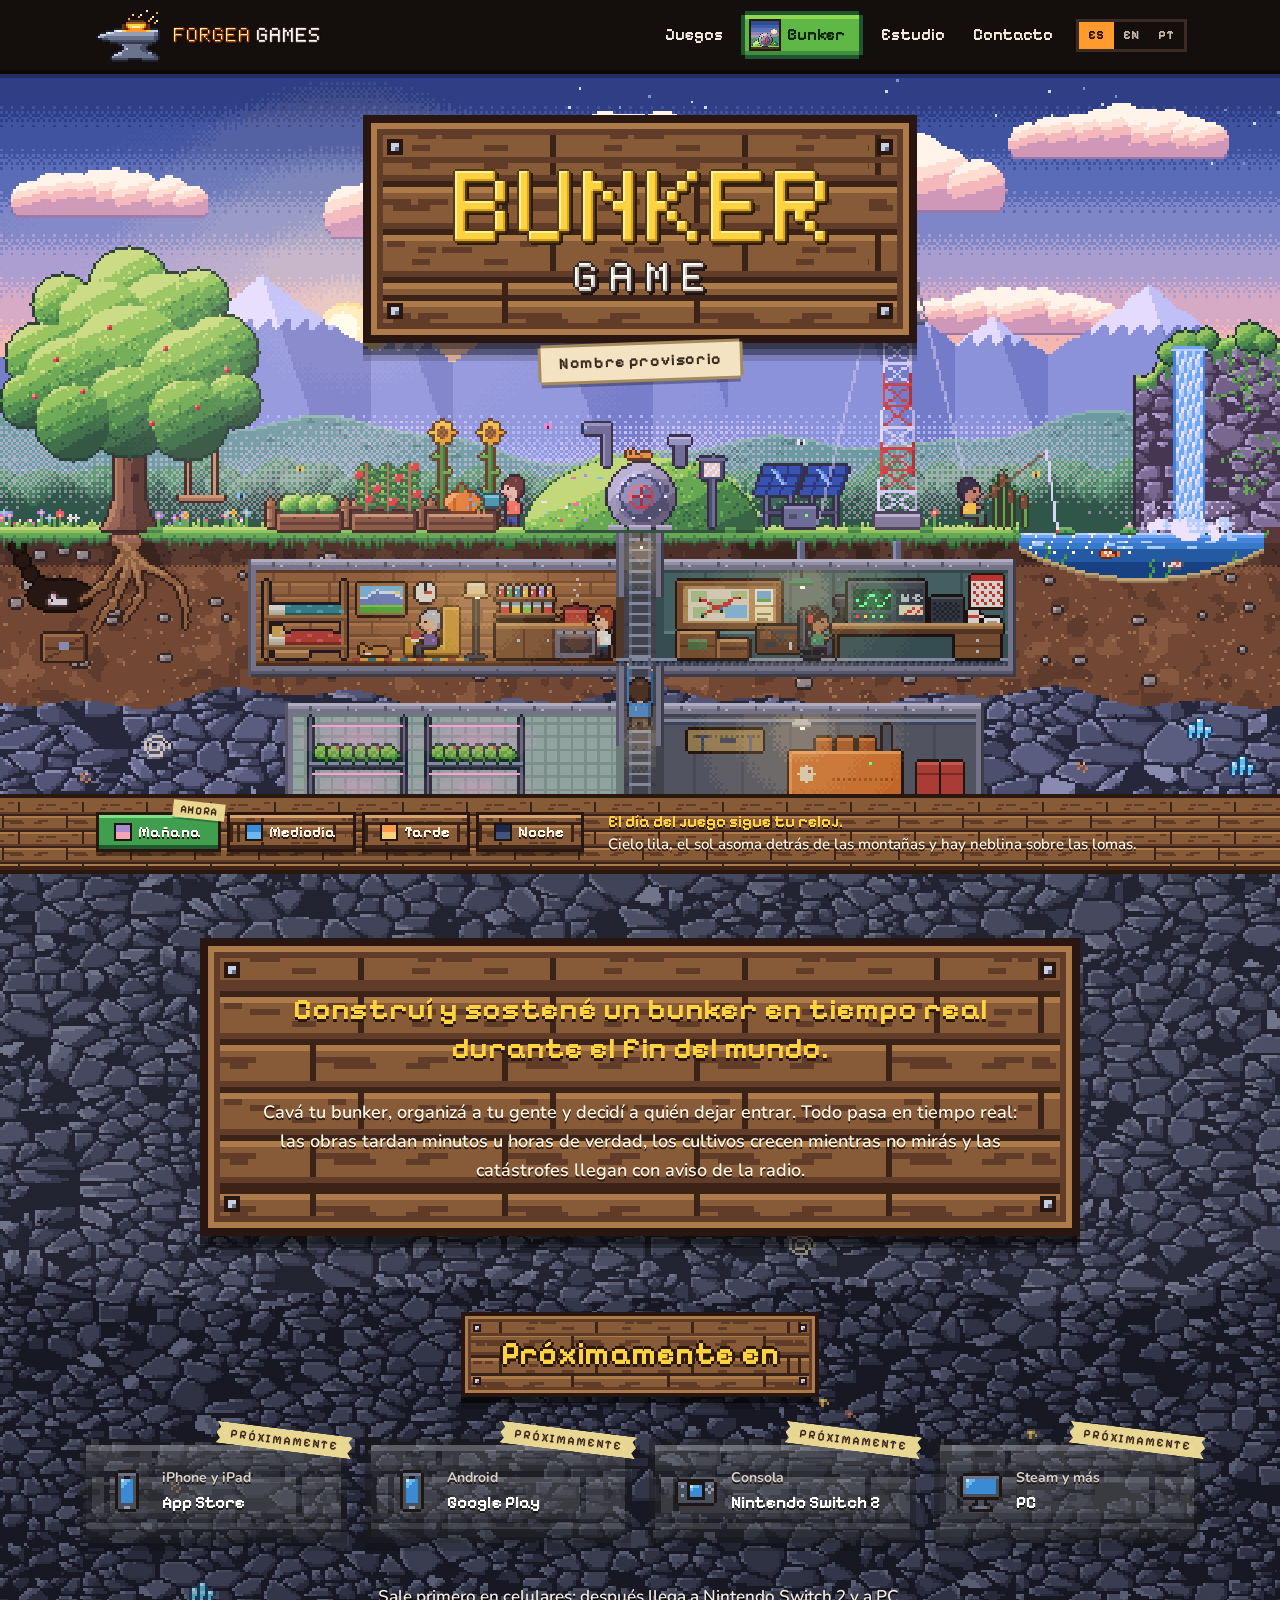
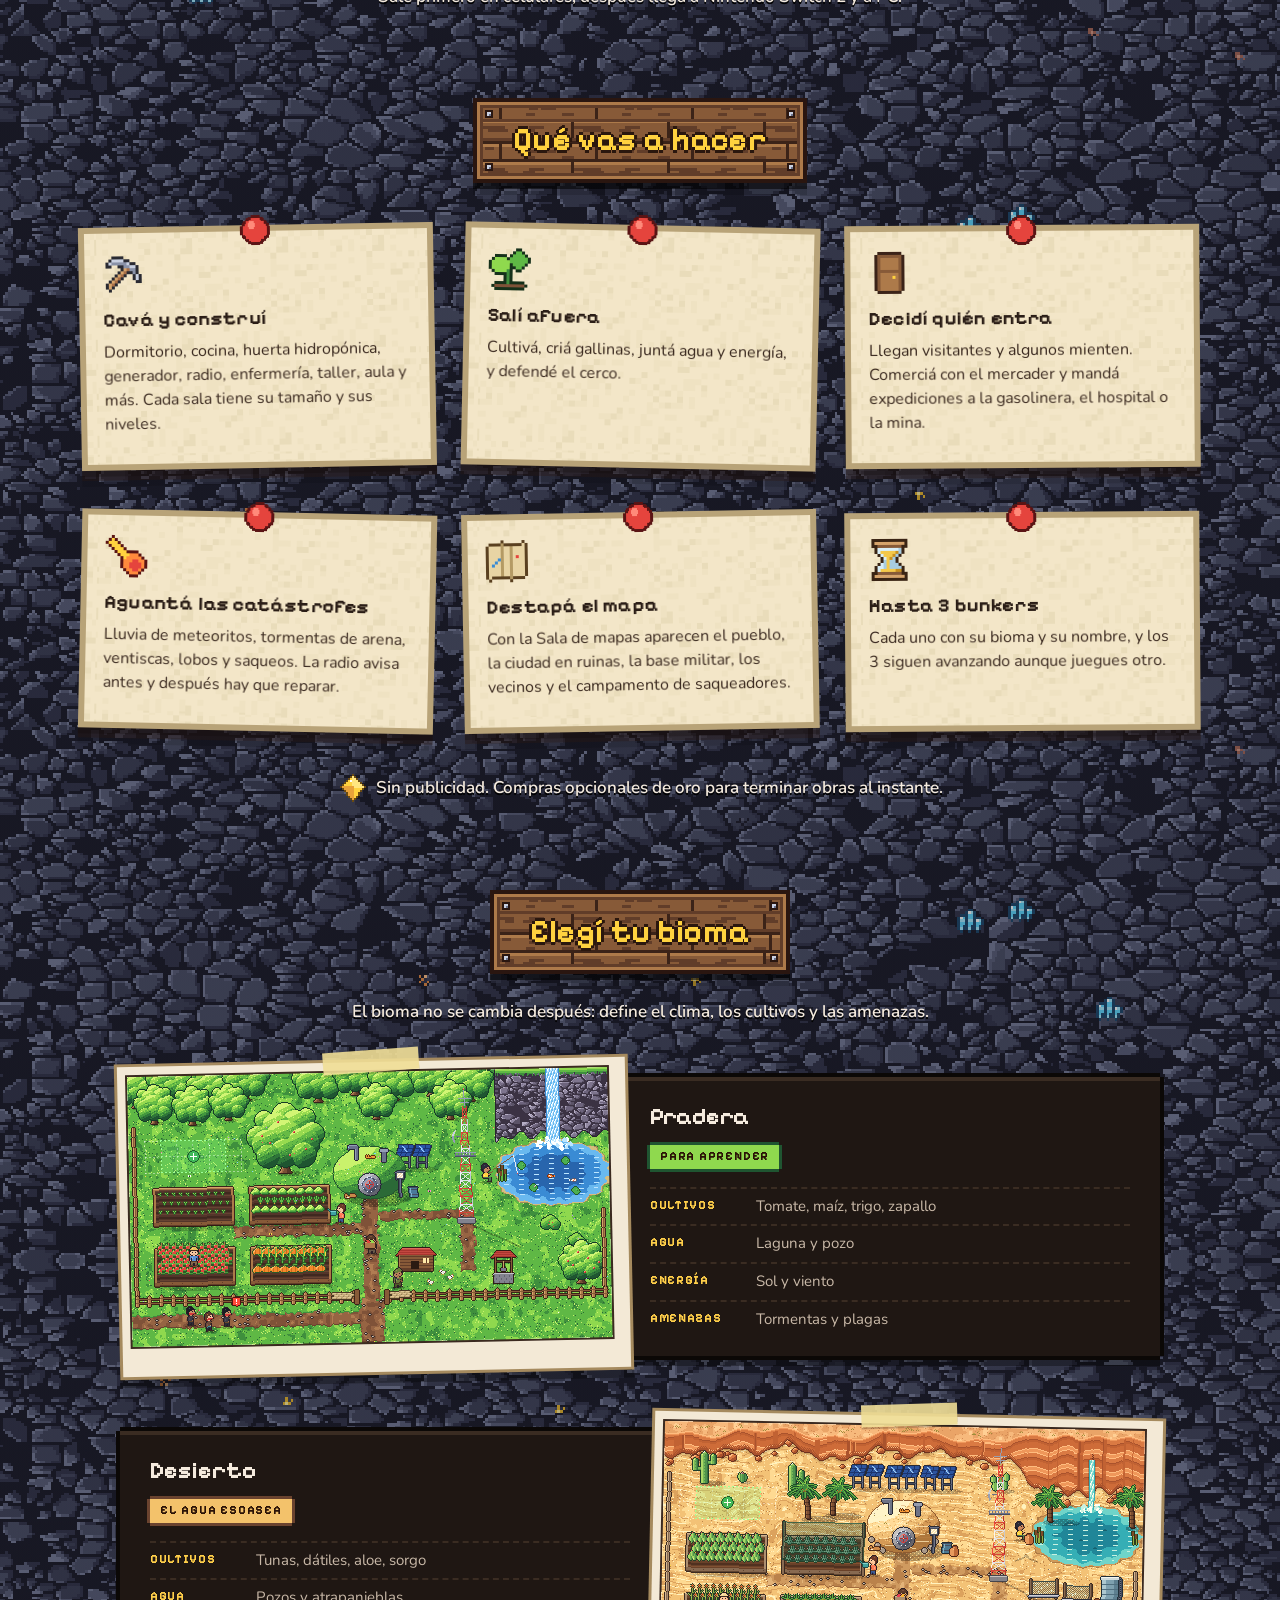
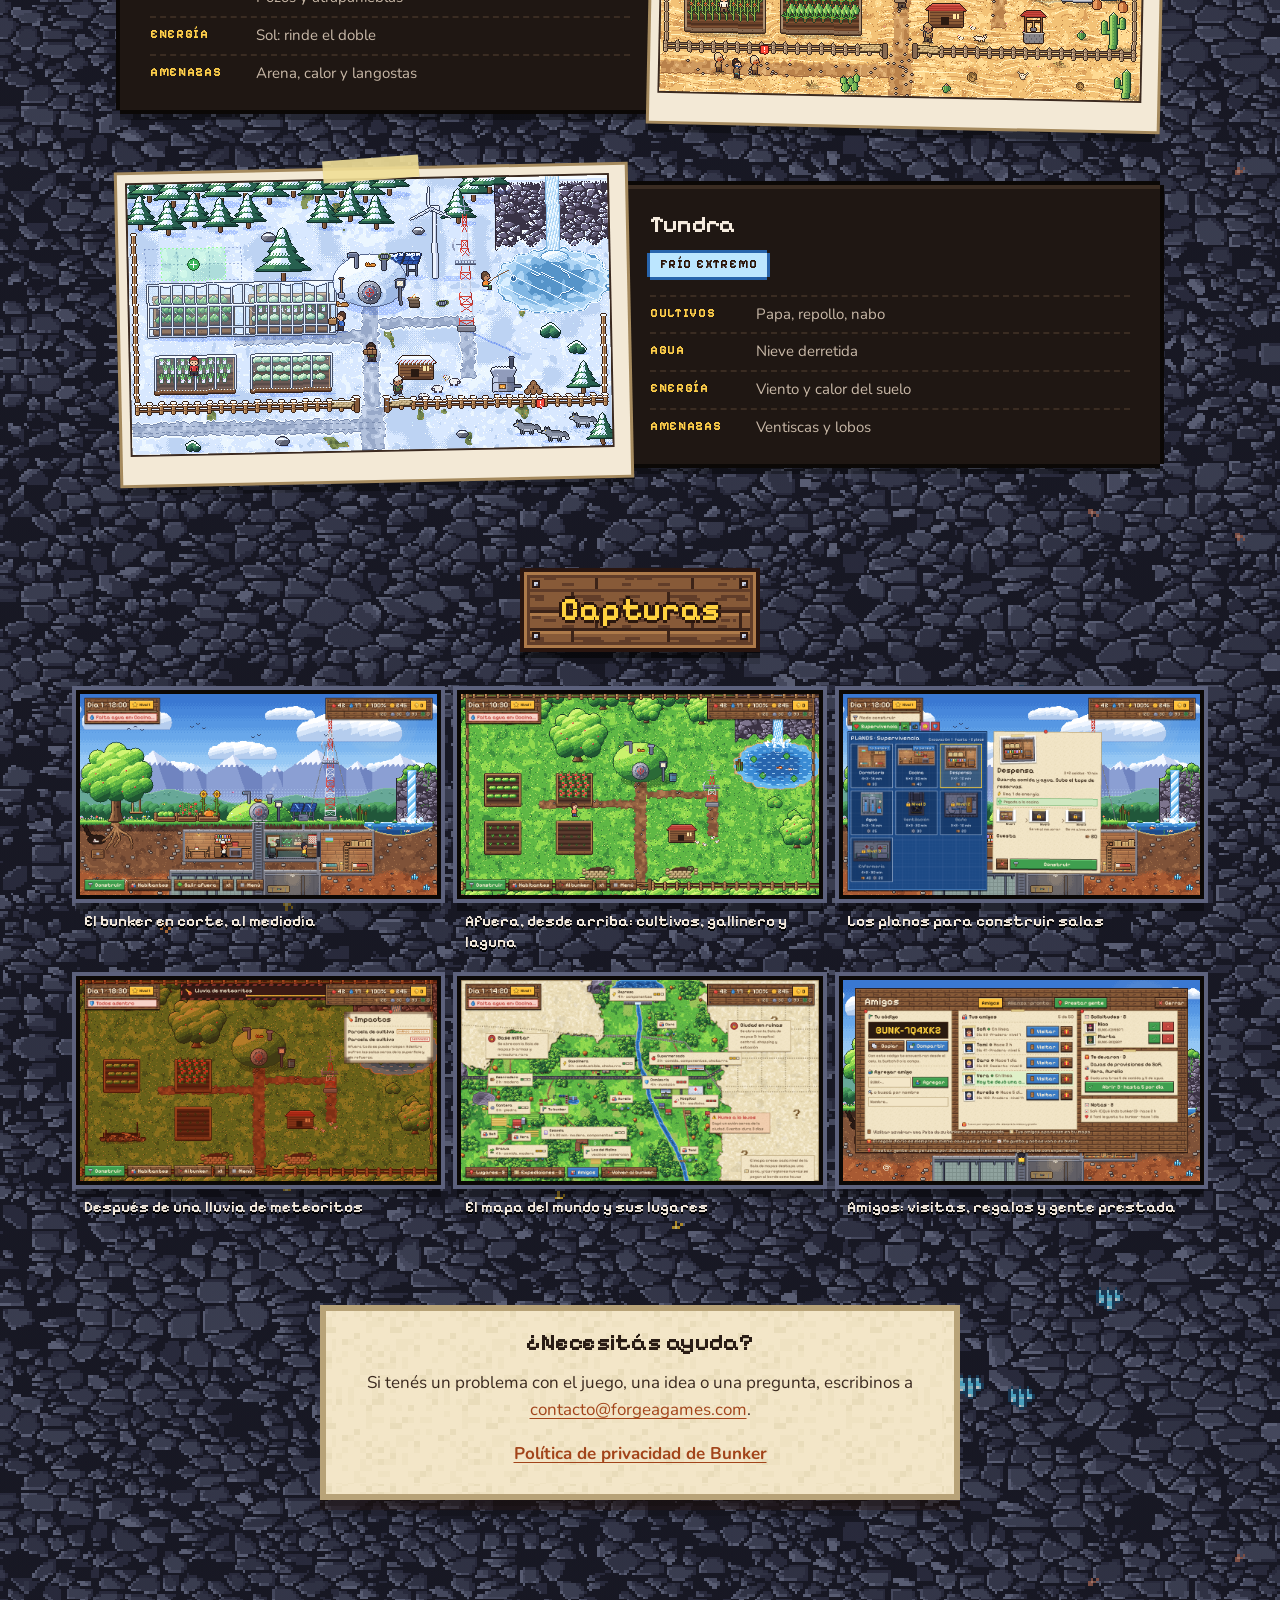
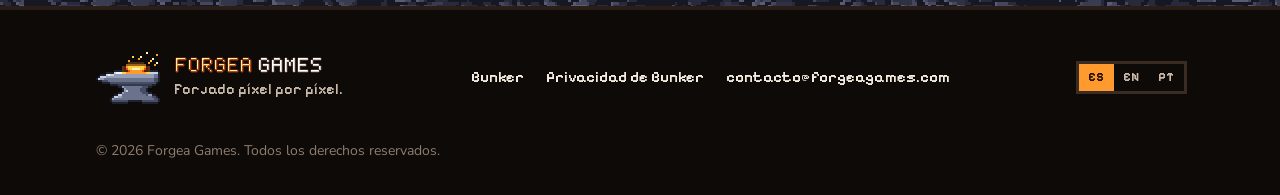
==== bunker/index.html @ 0dc5e430 "Sitio armado desde a2ef6ce" ====
<!doctype html>
<html lang="es-419">
<head>
<meta charset="utf-8">
<meta name="viewport" content="width=device-width, initial-scale=1">
<title>Bunker · Un juego de Forgea Games</title>
<meta name="description" content="Construí y sostené un bunker en tiempo real durante el fin del mundo. Próximamente en iPhone, Android, Nintendo Switch 2 y PC.">
<link rel="canonical" href="https://forgeagames.com/bunker/">
<link rel="alternate" hreflang="es" href="https://forgeagames.com/bunker/">
<link rel="alternate" hreflang="en" href="https://forgeagames.com/en/bunker/">
<link rel="alternate" hreflang="pt-BR" href="https://forgeagames.com/pt/bunker/">
<link rel="alternate" hreflang="x-default" href="https://forgeagames.com/bunker/">
<meta property="og:type" content="website">
<meta property="og:site_name" content="Forgea Games">
<meta property="og:title" content="Bunker · Un juego de Forgea Games">
<meta property="og:description" content="Construí y sostené un bunker en tiempo real durante el fin del mundo. Próximamente en iPhone, Android, Nintendo Switch 2 y PC.">
<meta property="og:url" content="https://forgeagames.com/bunker/">
<meta property="og:image" content="https://forgeagames.com/assets/img/og/bunker.png">
<meta property="og:image:width" content="1200">
<meta property="og:image:height" content="630">
<meta property="og:locale" content="es_LA">
<meta name="twitter:card" content="summary_large_image">
<meta name="theme-color" content="#15100d">
<link rel="icon" href="../assets/favicon.ico?v=51ffd962" sizes="32x32">
<link rel="icon" type="image/png" href="../assets/img/forgea/favicon-32.png?v=cf8dc2ad">
<link rel="apple-touch-icon" href="../assets/img/forgea/apple-touch-icon.png?v=81896b90">
<link rel="manifest" href="../site.webmanifest">
<link rel="preload" href="../assets/fonts/bunker-pixel-700.woff2?v=e2ce16b4" as="font" type="font/woff2" crossorigin>
<link rel="stylesheet" href="../assets/css/sitio.css?v=8b148fa3">
<script>document.documentElement.classList.add('js')</script>
<script type="application/ld+json">{"@context": "https://schema.org", "@type": "VideoGame", "name": "Bunker", "description": "Construí y sostené un bunker en tiempo real durante el fin del mundo. Próximamente en iPhone, Android, Nintendo Switch 2 y PC.", "url": "https://forgeagames.com/bunker/", "image": "https://forgeagames.com/assets/img/og/bunker.png", "genre": ["Simulation", "Survival", "Strategy"], "gamePlatform": ["iOS", "Android", "Nintendo Switch 2", "PC"], "inLanguage": ["es", "en", "pt-BR"], "publisher": {"@type": "Organization", "name": "Forgea Games", "url": "https://forgeagames.com/"}}</script>
</head>
<body class="pagina-bunker">
<a class="saltar" href="#contenido">Saltar al contenido</a>
<header class="cabecera">
  <div class="cabecera__in">
    <a class="marca" href="../">
      <img class="marca__yunque" src="../assets/img/forgea/yunque.png?v=7bada921" width="64" height="54" alt="">
      <img class="marca__texto" src="../assets/img/forgea/logo-linea.png?v=d638ceb3" width="149" height="18" alt="Forgea Games">
    </a>
    <button class="menu-boton" type="button" aria-expanded="false" aria-controls="menu">
      <span class="menu-boton__barras" aria-hidden="true"></span>
      <span class="oculto">Menú</span>
    </button>
    <nav id="menu" class="menu" aria-label="Principal">
      <a class="menu__link" href="../#juegos">Juegos</a>
      <a class="menu__solapa" href="./" aria-current="page">
        <img src="../assets/img/bunker/icono.png?v=cd34c336" width="28" height="28" alt="">
        <span>Bunker</span>
      </a>
      <a class="menu__link" href="../#estudio">Estudio</a>
      <a class="menu__link" href="../#contacto">Contacto</a>
      <div class="idiomas" role="group" aria-label="Idioma"><a href="./" hreflang="es" lang="es-419" title="Español" aria-current="true">ES</a><a href="../en/bunker/" hreflang="en" lang="en" title="English">EN</a><a href="../pt/bunker/" hreflang="pt-BR" lang="pt-BR" title="Português">PT</a></div>
    </nav>
  </div>
</header>
<main id="contenido">
<section class="escena" aria-labelledby="titulo-bunker">
  <div class="escena__cuadro" role="img" aria-label="El bunker en corte: arriba el árbol, la huerta, los paneles, la antena y la laguna; abajo, las salas con la gente trabajando.">
    <img class="escena__arte pixel" data-momento="manana" src="../assets/img/bunker/momento-manana.webp?v=f845cb62" width="480" height="270" alt="">
    <img class="escena__arte pixel es-visible" data-momento="mediodia" src="../assets/img/bunker/momento-mediodia.webp?v=21f9801d" width="480" height="270" alt="">
    <img class="escena__arte pixel" data-momento="tarde" src="../assets/img/bunker/momento-tarde.webp?v=a9194ed6" width="480" height="270" alt="">
    <img class="escena__arte pixel" data-momento="noche" src="../assets/img/bunker/momento-noche.webp?v=fdb2fbb7" width="480" height="270" alt="">
  </div>
  <div class="escena__cartel">
    <h1 id="titulo-bunker" class="cartel"><img class="pixel" src="../assets/img/bunker/logo.png?v=56a0c69b" width="189" height="64" alt="Bunker game"></h1>
    <p class="papelito">Nombre provisorio</p>
  </div>
  <div class="barra">
    <div class="barra__in">
      <div class="momentos" role="group" aria-label="Momento del día">
        <button class="momento" type="button" data-momento="manana" aria-pressed="false"><span class="momento__cielo" aria-hidden="true"></span>Mañana</button>
        <button class="momento" type="button" data-momento="mediodia" aria-pressed="true"><span class="momento__cielo" aria-hidden="true"></span>Mediodía</button>
        <button class="momento" type="button" data-momento="tarde" aria-pressed="false"><span class="momento__cielo" aria-hidden="true"></span>Tarde</button>
        <button class="momento" type="button" data-momento="noche" aria-pressed="false"><span class="momento__cielo" aria-hidden="true"></span>Noche</button>
      </div>
      <p class="barra__texto">
        <span class="barra__reloj">El día del juego sigue tu reloj.</span>
        <span class="barra__desc" aria-live="polite"
          data-manana="Cielo lila, el sol asoma detrás de las montañas y hay neblina sobre las lomas." data-mediodia="Sol alto y los paneles solares a pleno."
          data-tarde="El sol baja y todo se pone dorado." data-noche="Luces cálidas adentro, luciérnagas afuera y la antena que titila."
          data-ahora="Ahora">Sol alto y los paneles solares a pleno.</span>
      </p>
    </div>
  </div>
</section>

<div class="subsuelo">
  <section class="bloque" aria-labelledby="titulo-plataformas">
    <div class="contenedor">
      <div class="tabla presentacion">
        <p class="presentacion__lema">Construí y sostené un bunker en tiempo real durante el fin del mundo.</p>
        <p>Cavá tu bunker, organizá a tu gente y decidí a quién dejar entrar. Todo pasa en tiempo real: las obras tardan minutos u horas de verdad, los cultivos crecen mientras no mirás y las catástrofes llegan con aviso de la radio.</p>
      </div>
      <h2 id="titulo-plataformas" class="titulo-bloque">Próximamente en</h2>
      <ul class="plataformas">
        <li class="plataforma">
          <img class="pixel" src="../assets/img/iconos/celular.png?v=62408f37" width="42" height="42" alt="">
          <span class="plataforma__texto"><span class="plataforma__sub">iPhone y iPad</span><span class="plataforma__nombre">App Store</span></span>
          <span class="cinta">Próximamente</span>
        </li>
        <li class="plataforma">
          <img class="pixel" src="../assets/img/iconos/celular.png?v=62408f37" width="42" height="42" alt="">
          <span class="plataforma__texto"><span class="plataforma__sub">Android</span><span class="plataforma__nombre">Google Play</span></span>
          <span class="cinta">Próximamente</span>
        </li>
        <li class="plataforma">
          <img class="pixel" src="../assets/img/iconos/consola.png?v=cbda103f" width="42" height="42" alt="">
          <span class="plataforma__texto"><span class="plataforma__sub">Consola</span><span class="plataforma__nombre">Nintendo Switch 2</span></span>
          <span class="cinta">Próximamente</span>
        </li>
        <li class="plataforma">
          <img class="pixel" src="../assets/img/iconos/pc.png?v=836e773e" width="42" height="42" alt="">
          <span class="plataforma__texto"><span class="plataforma__sub">Steam y más</span><span class="plataforma__nombre">PC</span></span>
          <span class="cinta">Próximamente</span>
        </li>
      </ul>
      <p class="bloque__nota">Sale primero en celulares; después llega a Nintendo Switch 2 y a PC.</p>
    </div>
  </section>

  <section class="bloque" aria-labelledby="titulo-que">
    <div class="contenedor">
      <h2 id="titulo-que" class="titulo-bloque">Qué vas a hacer</h2>
      <ul class="notas">
        <li class="nota">
          <img class="nota__icono pixel" src="../assets/img/iconos/pico.png?v=e7f024ea" width="42" height="42" alt="">
          <h3>Cavá y construí</h3>
          <p>Dormitorio, cocina, huerta hidropónica, generador, radio, enfermería, taller, aula y más. Cada sala tiene su tamaño y sus niveles.</p>
        </li>
        <li class="nota">
          <img class="nota__icono pixel" src="../assets/img/iconos/cultivo.png?v=cec25bb1" width="42" height="42" alt="">
          <h3>Salí afuera</h3>
          <p>Cultivá, criá gallinas, juntá agua y energía, y defendé el cerco.</p>
        </li>
        <li class="nota">
          <img class="nota__icono pixel" src="../assets/img/iconos/puerta.png?v=e28a54f1" width="42" height="42" alt="">
          <h3>Decidí quién entra</h3>
          <p>Llegan visitantes y algunos mienten. Comerciá con el mercader y mandá expediciones a la gasolinera, el hospital o la mina.</p>
        </li>
        <li class="nota">
          <img class="nota__icono pixel" src="../assets/img/iconos/meteoro.png?v=5751cfda" width="42" height="42" alt="">
          <h3>Aguantá las catástrofes</h3>
          <p>Lluvia de meteoritos, tormentas de arena, ventiscas, lobos y saqueos. La radio avisa antes y después hay que reparar.</p>
        </li>
        <li class="nota">
          <img class="nota__icono pixel" src="../assets/img/iconos/mapa.png?v=d94cda07" width="42" height="42" alt="">
          <h3>Destapá el mapa</h3>
          <p>Con la Sala de mapas aparecen el pueblo, la ciudad en ruinas, la base militar, los vecinos y el campamento de saqueadores.</p>
        </li>
        <li class="nota">
          <img class="nota__icono pixel" src="../assets/img/iconos/reloj_arena.png?v=284cdc92" width="42" height="42" alt="">
          <h3>Hasta 3 bunkers</h3>
          <p>Cada uno con su bioma y su nombre, y los 3 siguen avanzando aunque juegues otro.</p>
        </li>
      </ul>
      <p class="bloque__nota bloque__nota--oro"><img class="pixel" src="../assets/img/iconos/oro.png?v=15eddbd4" width="28" height="28" alt="">Sin publicidad. Compras opcionales de oro para terminar obras al instante.</p>
    </div>
  </section>

  <section class="bloque" aria-labelledby="titulo-biomas">
    <div class="contenedor">
      <h2 id="titulo-biomas" class="titulo-bloque">Elegí tu bioma</h2>
      <p class="bloque__intro">El bioma no se cambia después: define el clima, los cultivos y las amenazas.</p>
      <ul class="biomas">
        <li class="bioma">
          <figure class="foto"><img class="pixel" src="../assets/img/bunker/bioma-pradera.webp?v=c596089e" width="480" height="270" alt="La pradera desde arriba: parcelas, gallinero, la lomita con la puerta del bunker y la laguna con la cascada." loading="lazy"></figure>
          <div class="bioma__texto">
            <h3>Pradera</h3>
            <p class="chip chip--verde">Para aprender</p>
            <dl class="datos">
              <div><dt>Cultivos</dt><dd>Tomate, maíz, trigo, zapallo</dd></div>
              <div><dt>Agua</dt><dd>Laguna y pozo</dd></div>
              <div><dt>Energía</dt><dd>Sol y viento</dd></div>
              <div><dt>Amenazas</dt><dd>Tormentas y plagas</dd></div>
            </dl>
          </div>
        </li>
        <li class="bioma">
          <figure class="foto"><img class="pixel" src="../assets/img/bunker/bioma-desierto.webp?v=8e8488a4" width="480" height="270" alt="El desierto desde arriba: arena, cactus, palmeras y un oasis." loading="lazy"></figure>
          <div class="bioma__texto">
            <h3>Desierto</h3>
            <p class="chip chip--arena">El agua escasea</p>
            <dl class="datos">
              <div><dt>Cultivos</dt><dd>Tunas, dátiles, aloe, sorgo</dd></div>
              <div><dt>Agua</dt><dd>Pozos y atrapanieblas</dd></div>
              <div><dt>Energía</dt><dd>Sol: rinde el doble</dd></div>
              <div><dt>Amenazas</dt><dd>Arena, calor y langostas</dd></div>
            </dl>
          </div>
        </li>
        <li class="bioma">
          <figure class="foto"><img class="pixel" src="../assets/img/bunker/bioma-tundra.webp?v=2d4182c1" width="480" height="270" alt="La tundra desde arriba: nieve, invernaderos, un molino y lobos al acecho." loading="lazy"></figure>
          <div class="bioma__texto">
            <h3>Tundra</h3>
            <p class="chip chip--hielo">Frío extremo</p>
            <dl class="datos">
              <div><dt>Cultivos</dt><dd>Papa, repollo, nabo</dd></div>
              <div><dt>Agua</dt><dd>Nieve derretida</dd></div>
              <div><dt>Energía</dt><dd>Viento y calor del suelo</dd></div>
              <div><dt>Amenazas</dt><dd>Ventiscas y lobos</dd></div>
            </dl>
          </div>
        </li>
      </ul>
    </div>
  </section>

  <section class="bloque" aria-labelledby="titulo-capturas">
    <div class="contenedor">
      <h2 id="titulo-capturas" class="titulo-bloque">Capturas</h2>
      <ul class="galeria">
        <li><a class="galeria__item" href="../assets/img/bunker/capturas/es/1-bunker.webp?v=8db9c5b9"><img src="../assets/img/bunker/capturas/es/1-bunker-chica.webp?v=d499cb96" width="960" height="540" alt="El bunker en corte, al mediodía" loading="lazy"></a><p>El bunker en corte, al mediodía</p></li>
        <li><a class="galeria__item" href="../assets/img/bunker/capturas/es/2-afuera.webp?v=7426a583"><img src="../assets/img/bunker/capturas/es/2-afuera-chica.webp?v=04a20ba2" width="960" height="540" alt="Afuera, desde arriba: cultivos, gallinero y laguna" loading="lazy"></a><p>Afuera, desde arriba: cultivos, gallinero y laguna</p></li>
        <li><a class="galeria__item" href="../assets/img/bunker/capturas/es/4-construir.webp?v=b3e15cf6"><img src="../assets/img/bunker/capturas/es/4-construir-chica.webp?v=6f6fcd83" width="960" height="540" alt="Los planos para construir salas" loading="lazy"></a><p>Los planos para construir salas</p></li>
        <li><a class="galeria__item" href="../assets/img/bunker/capturas/es/5-meteoritos.webp?v=cafcc40c"><img src="../assets/img/bunker/capturas/es/5-meteoritos-chica.webp?v=5845689e" width="960" height="540" alt="Después de una lluvia de meteoritos" loading="lazy"></a><p>Después de una lluvia de meteoritos</p></li>
        <li><a class="galeria__item" href="../assets/img/bunker/capturas/es/8-mapa.webp?v=ebd69c69"><img src="../assets/img/bunker/capturas/es/8-mapa-chica.webp?v=3f66388a" width="960" height="540" alt="El mapa del mundo y sus lugares" loading="lazy"></a><p>El mapa del mundo y sus lugares</p></li>
        <li><a class="galeria__item" href="../assets/img/bunker/capturas/es/9-amigos.webp?v=fa20de99"><img src="../assets/img/bunker/capturas/es/9-amigos-chica.webp?v=d4a831d2" width="960" height="540" alt="Amigos: visitas, regalos y gente prestada" loading="lazy"></a><p>Amigos: visitas, regalos y gente prestada</p></li>
      </ul>
    </div>
  </section>

  <section class="bloque bloque--final" aria-labelledby="titulo-ayuda">
    <div class="contenedor">
      <div class="papel ayuda">
        <h2 id="titulo-ayuda">¿Necesitás ayuda?</h2>
        <p>Si tenés un problema con el juego, una idea o una pregunta, escribinos a <a href="mailto:contacto@forgeagames.com">contacto@forgeagames.com</a>.</p>
        <p><a class="ayuda__link" href="privacidad/">Política de privacidad de Bunker</a></p>
      </div>
    </div>
  </section>
</div>

<dialog class="visor" aria-label="Capturas">
  <figure class="visor__figura">
    <img class="visor__img" src="" width="1920" height="1080" alt="">
    <figcaption class="visor__pie"></figcaption>
  </figure>
  <button class="visor__boton visor__boton--ant" type="button" data-paso="-1" aria-label="Anterior">‹</button>
  <button class="visor__boton visor__boton--sig" type="button" data-paso="1" aria-label="Siguiente">›</button>
  <button class="visor__cerrar" type="button" aria-label="Cerrar">×</button>
</dialog>

</main>
<footer class="pie">
  <div class="pie__in">
    <div class="pie__marca">
      <img src="../assets/img/forgea/yunque.png?v=7bada921" width="64" height="54" alt="">
      <div>
        <img src="../assets/img/forgea/logo-linea.png?v=d638ceb3" width="149" height="18" alt="Forgea Games">
        <p>Forjado píxel por píxel.</p>
      </div>
    </div>
    <nav class="pie__links" aria-label="Enlaces">
      <a href="./">Bunker</a>
      <a href="privacidad/">Privacidad de Bunker</a>
      <a href="mailto:contacto@forgeagames.com">contacto@forgeagames.com</a>
    </nav>
    <div class="idiomas idiomas--pie" role="group" aria-label="Idioma"><a href="./" hreflang="es" lang="es-419" title="Español" aria-current="true">ES</a><a href="../en/bunker/" hreflang="en" lang="en" title="English">EN</a><a href="../pt/bunker/" hreflang="pt-BR" lang="pt-BR" title="Português">PT</a></div>
  </div>
  <p class="pie__legal">© 2026 Forgea Games. Todos los derechos reservados.</p>
</footer>
<script src="../assets/js/sitio.js?v=b1e569f9" defer></script>
</body>
</html>
---- assets/css/sitio.css ----
/* Forgea Games. Pixel art en todo: las imagenes chicas se agrandan sin suavizar (.pixel) y los bordes
   de botones y placas son de 4 px, como un pixel del juego a x4. */

@font-face { font-family: 'Bunker Pixel'; src: url(../fonts/bunker-pixel-400.woff2) format('woff2'); font-weight: 400; font-display: swap; }
@font-face { font-family: 'Bunker Pixel'; src: url(../fonts/bunker-pixel-600.woff2) format('woff2'); font-weight: 600; font-display: swap; }
@font-face { font-family: 'Bunker Pixel'; src: url(../fonts/bunker-pixel-700.woff2) format('woff2'); font-weight: 700; font-display: swap; }
@font-face { font-family: 'Nunito'; src: url(../fonts/nunito.woff2) format('woff2'); font-weight: 200 1000; font-display: swap; }

:root {
  --fondo: #15100d;
  --fondo-2: #1f1713;
  --fondo-3: #2a1f18;
  --linea: #0b0806;
  --texto: #f5ebde;
  --texto-suave: #c9b9a8;
  --fuego: #ff9a2e;
  --fuego-claro: #ffcf4a;
  --fuego-oscuro: #c4501a;
  --acero: #6a728c;
  --acero-claro: #959eb7;
  --tinta: #3b2a20;
  --tinta-suave: #6b5442;
  --amarillo: #ffd23f;
  --ancho: 1120px;
  --cabecera: 74px;
  --pixel-font: 'Bunker Pixel', ui-monospace, 'Courier New', monospace;
  --texto-font: 'Nunito', system-ui, -apple-system, 'Segoe UI', Roboto, sans-serif;
}

*, *::before, *::after { box-sizing: border-box; }
html { -webkit-text-size-adjust: 100%; scroll-behavior: smooth; scroll-padding-top: calc(var(--cabecera) + 16px); }
body { margin: 0; min-height: 100vh; background: var(--fondo); color: var(--texto); font: 400 1.0625rem/1.6 var(--texto-font); font-variant-ligatures: none; overflow-x: hidden; }
img { max-width: 100%; height: auto; }
.pixel, .pixel-fondo { image-rendering: pixelated; }
a { color: var(--fuego-claro); text-underline-offset: 3px; }
a:hover { color: #fff1a0; }
h1, h2, h3 { font-family: var(--pixel-font); font-weight: 700; line-height: 1.15; letter-spacing: .01em; }
p { margin: 0 0 1em; }
:focus-visible { outline: 3px solid #fff1a0; outline-offset: 4px; }
.oculto { position: absolute !important; width: 1px; height: 1px; overflow: hidden; clip: rect(0 0 0 0); white-space: nowrap; }
.saltar { position: absolute; left: 16px; top: -64px; z-index: 100; padding: 10px 16px; background: var(--fuego); color: #2a1206; font-family: var(--pixel-font); font-weight: 700; text-decoration: none; }
.saltar:focus { top: 12px; }

/* ---------------------------------------------------------------- botones y placas */

.boton {
  --bg: #474e63; --hi: #6a728c; --lo: #2b3042; --fg: #f2f5fb; --o: #141722;
  display: inline-flex; align-items: center; justify-content: center; gap: 10px;
  min-height: 52px; padding: 12px 24px; margin: 4px 8px 12px;
  font: 700 1.125rem/1.1 var(--pixel-font); color: var(--fg); text-decoration: none; text-align: center;
  background: var(--bg); border: 0; cursor: pointer;
  box-shadow: 0 -4px 0 0 var(--o), 0 4px 0 0 var(--o), -4px 0 0 0 var(--o), 4px 0 0 0 var(--o),
    0 8px 0 0 rgba(0, 0, 0, .5), inset 0 4px 0 0 var(--hi), inset 0 -4px 0 0 var(--lo);
  transition: transform .08s, filter .15s;
}
.boton img { width: 28px; height: 28px; image-rendering: pixelated; }
.boton:hover { color: var(--fg); filter: brightness(1.1); }
.boton:active { transform: translateY(4px); box-shadow: 0 -4px 0 0 var(--o), 0 4px 0 0 var(--o), -4px 0 0 0 var(--o), 4px 0 0 0 var(--o), inset 0 4px 0 0 var(--hi), inset 0 -4px 0 0 var(--lo); }
.boton--fuego { --bg: #ff9a2e; --hi: #ffd27a; --lo: #c4501a; --fg: #2a1206; --o: #4a1f0c; }
.boton--acero { --bg: #474e63; --hi: #6a728c; --lo: #2b3042; --fg: #f2f5fb; --o: #141722; }
.boton--grande { min-height: 64px; padding: 16px 30px; font-size: 1.25rem; }
.botones { display: flex; flex-wrap: wrap; justify-content: center; gap: 8px 12px; }

.placa {
  position: relative;
  background:
    linear-gradient(#7d859e, #7d859e) left 12px top 12px / 6px 6px no-repeat,
    linear-gradient(#7d859e, #7d859e) right 12px top 12px / 6px 6px no-repeat,
    linear-gradient(#7d859e, #7d859e) left 12px bottom 12px / 6px 6px no-repeat,
    linear-gradient(#7d859e, #7d859e) right 12px bottom 12px / 6px 6px no-repeat,
    var(--fondo-2);
  box-shadow: 0 -4px 0 0 var(--linea), 0 4px 0 0 var(--linea), -4px 0 0 0 var(--linea), 4px 0 0 0 var(--linea),
    inset 0 4px 0 0 #3a2c22, inset 0 -4px 0 0 #120d0a, 0 12px 0 0 rgba(0, 0, 0, .35);
}
.placa--apagada { background: #19130f; box-shadow: 0 -4px 0 0 #2a2019, 0 4px 0 0 #2a2019, -4px 0 0 0 #2a2019, 4px 0 0 0 #2a2019; }

.chip { display: inline-block; margin: 0; padding: 4px 10px; font: 700 .8125rem/1.2 var(--pixel-font); letter-spacing: .06em; text-transform: uppercase; color: #2a1206; background: var(--fuego-claro); box-shadow: 0 -3px 0 0 #4a1f0c, 0 3px 0 0 #4a1f0c, -3px 0 0 0 #4a1f0c, 3px 0 0 0 #4a1f0c; }
.chip--verde { background: #8fd94e; box-shadow: 0 -3px 0 0 #1f5531, 0 3px 0 0 #1f5531, -3px 0 0 0 #1f5531, 3px 0 0 0 #1f5531; }
.chip--arena { background: #f3c26b; box-shadow: 0 -3px 0 0 #6a432f, 0 3px 0 0 #6a432f, -3px 0 0 0 #6a432f, 3px 0 0 0 #6a432f; }
.chip--hielo { background: #bce6ff; box-shadow: 0 -3px 0 0 #2865ad, 0 3px 0 0 #2865ad, -3px 0 0 0 #2865ad, 3px 0 0 0 #2865ad; }

/* ---------------------------------------------------------------- cabecera */

.cabecera { position: sticky; top: 0; z-index: 40; background: rgba(21, 16, 13, .94); border-bottom: 4px solid var(--linea); box-shadow: 0 4px 0 rgba(0, 0, 0, .25); }
@supports (backdrop-filter: blur(4px)) { .cabecera { background: rgba(21, 16, 13, .82); backdrop-filter: blur(8px); } }
.cabecera__in { position: relative; max-width: var(--ancho); min-height: calc(var(--cabecera) - 4px); margin: 0 auto; padding: 8px 16px; display: flex; align-items: center; gap: 16px; }
.marca { display: inline-flex; align-items: center; gap: 12px; text-decoration: none; flex: none; }
.marca img { image-rendering: pixelated; display: block; }
.marca__yunque { width: 64px; height: 54px; }
.marca__texto { width: 149px; height: 18px; }
.menu { margin-left: auto; display: flex; align-items: center; gap: 4px; }
.menu__link { padding: 10px 12px; font: 600 1rem/1 var(--pixel-font); color: var(--texto); text-decoration: none; }
.menu__link:hover { color: var(--fuego-claro); }
.menu__solapa { display: inline-flex; align-items: center; gap: 8px; margin: 0 6px; padding: 6px 14px 6px 6px; font: 700 1rem/1 var(--pixel-font); color: #fff7e6; text-decoration: none; background: #613d29; box-shadow: 0 -4px 0 0 #2a170e, 0 4px 0 0 #2a170e, -4px 0 0 0 #2a170e, 4px 0 0 0 #2a170e, inset 0 4px 0 0 #875a38, inset 0 -4px 0 0 #3b2318; }
.menu__solapa img { width: 28px; height: 28px; image-rendering: pixelated; box-shadow: 0 0 0 2px #2a170e; }
.menu__solapa:hover { color: #fff7e6; filter: brightness(1.12); }
.menu__solapa[aria-current] { background: #5fb845; color: #10260f; box-shadow: 0 -4px 0 0 #1f5531, 0 4px 0 0 #1f5531, -4px 0 0 0 #1f5531, 4px 0 0 0 #1f5531, inset 0 4px 0 0 #8fd94e, inset 0 -4px 0 0 #3f8f3d; }
.idiomas { display: inline-flex; margin-left: 10px; box-shadow: 0 0 0 3px #3a2c22; }
.idiomas a { padding: 7px 9px; font: 700 .8125rem/1 var(--pixel-font); color: var(--texto-suave); text-decoration: none; letter-spacing: .04em; }
.idiomas a:hover { color: var(--texto); background: #2a1f18; }
.idiomas a[aria-current] { color: #2a1206; background: var(--fuego); }
.menu-boton { display: none; margin-left: auto; width: 48px; height: 48px; padding: 0; background: #2a1f18; border: 0; cursor: pointer; box-shadow: 0 -3px 0 0 var(--linea), 0 3px 0 0 var(--linea), -3px 0 0 0 var(--linea), 3px 0 0 0 var(--linea), inset 0 3px 0 0 #3a2c22; }
.menu-boton__barras { display: block; width: 24px; height: 4px; margin: 0 auto; background: var(--texto); box-shadow: 0 -8px 0 var(--texto), 0 8px 0 var(--texto); }
.menu-boton[aria-expanded="true"] .menu-boton__barras { background: var(--fuego); box-shadow: 0 -8px 0 var(--fuego), 0 8px 0 var(--fuego); }

@media (max-width: 860px) {
  .js .menu-boton { display: block; }
  .menu { width: 100%; flex-wrap: wrap; justify-content: center; }
  .cabecera__in { flex-wrap: wrap; }
  .js .cabecera__in { flex-wrap: nowrap; }
  .js .menu { display: none; position: absolute; top: 100%; left: 0; right: 0; margin: 4px 0 0; padding: 12px 16px 20px; flex-direction: column; align-items: stretch; gap: 6px; background: var(--fondo-2); border-bottom: 4px solid var(--linea); box-shadow: 0 12px 0 rgba(0, 0, 0, .3); }
  .js .menu.abierto { display: flex; }
  .js .menu__link { padding: 14px 8px; font-size: 1.125rem; }
  .js .menu__solapa { margin: 6px 4px; padding: 8px 14px 8px 8px; font-size: 1.125rem; }
  .js .idiomas { align-self: center; margin: 14px 0 0; }
  .js .idiomas a { padding: 10px 14px; font-size: .9375rem; }
}

/* ---------------------------------------------------------------- portada: la forja */

.forja { position: relative; overflow: hidden; min-height: min(calc(100svh - var(--cabecera)), 900px); display: grid; place-items: center; padding: 56px 16px 88px; text-align: center;
  background: radial-gradient(56% 46% at 50% 36%, rgba(255, 122, 48, .20), rgba(255, 122, 48, 0) 70%), linear-gradient(#15100d, #1a120e 55%, #24170f); }
.forja::after { content: ''; position: absolute; left: 0; right: 0; bottom: 0; height: 24px; background: repeating-linear-gradient(90deg, #0e0a08 0 32px, #120d0a 32px 64px); box-shadow: 0 -4px 0 #2a1f18; }
.forja__chispas { position: absolute; inset: 0; width: 100%; height: 100%; image-rendering: pixelated; pointer-events: none; }
.forja__in { position: relative; z-index: 1; max-width: 760px; }
.forja__etiqueta { margin: 0 0 8px; font: 700 .875rem/1.4 var(--pixel-font); letter-spacing: .16em; text-transform: uppercase; color: var(--fuego); }
.forja__logo { margin: 0; display: flex; flex-direction: column; align-items: center; gap: 22px; }
.forja__yunque { width: 192px; height: auto; }
.forja__nombre { width: min(378px, 100%); height: auto; }
.forja__lema { margin: 30px 0 10px; font: 700 clamp(1.375rem, 3.2vw, 2rem)/1.25 var(--pixel-font); color: var(--texto); text-shadow: 0 3px 0 #000; }
.forja__texto { max-width: 580px; margin: 0 auto 30px; font-size: 1.125rem; color: var(--texto-suave); }
@media (min-width: 900px) {
  .forja__yunque { width: 256px; }
  .forja__nombre { width: 567px; }
}

/* ---------------------------------------------------------------- secciones de la portada */

.seccion { max-width: var(--ancho); margin: 0 auto; padding: 96px 16px; }
.seccion__titulo { margin: 0 0 40px; text-align: center; font-size: clamp(1.75rem, 4vw, 2.5rem); color: var(--fuego-claro); text-shadow: 0 4px 0 #120a06; }
.seccion__titulo::before, .seccion__titulo::after { content: ''; display: inline-block; width: 12px; height: 12px; margin: 0 18px; vertical-align: .18em; background: var(--fuego); box-shadow: 0 0 0 3px #4a1f0c; transform: rotate(45deg); }
.seccion__intro { max-width: 680px; margin: -16px auto 44px; text-align: center; font-size: 1.125rem; color: var(--texto-suave); }
.seccion--estudio, .seccion--contacto { border-top: 4px dashed #2a1f18; }

.juegos { display: grid; gap: 40px; }
.juego { display: grid; grid-template-columns: 480px 1fr; gap: 36px; padding: 32px; }
.juego__arte { display: block; align-self: start; line-height: 0; box-shadow: 0 0 0 4px var(--linea), 0 0 0 8px #3a2c22; }
.juego__arte img { width: 100%; height: auto; aspect-ratio: 16 / 9; object-fit: cover; }
.juego__info { display: flex; flex-direction: column; align-items: flex-start; }
.juego__cabeza { display: flex; align-items: center; gap: 16px; margin-bottom: 16px; }
.juego__icono { width: 72px; height: 72px; image-rendering: pixelated; box-shadow: 0 0 0 4px var(--linea); }
.juego__nombre { margin: 0 0 8px; font-size: 2rem; }
.juego__nombre a { color: var(--texto); text-decoration: none; }
.juego__nombre a:hover { color: var(--fuego-claro); }
.juego__texto { font-size: 1.0625rem; }
.juego__plataformas { display: flex; flex-wrap: wrap; gap: 6px 16px; margin: 0 0 22px; padding: 0; list-style: none; font: 600 .9375rem/1 var(--pixel-font); color: var(--texto-suave); }
.juego__plataformas li { display: inline-flex; align-items: center; gap: 6px; }
.juego__plataformas img { width: 28px; height: 28px; image-rendering: pixelated; }
.juego__info .boton { margin: auto 4px 8px; }
.juego--proximo { display: flex; align-items: center; gap: 28px; padding: 24px 36px; color: var(--texto-suave); }
.juego--proximo .juego__nombre { margin: 0 0 6px; font-size: 1.375rem; color: var(--texto-suave); }
.juego--proximo p { margin: 0; }
.juego__yunque { width: 96px; flex: none; image-rendering: pixelated; filter: grayscale(1) brightness(.8); opacity: .65; }

.pilares { display: grid; grid-template-columns: repeat(3, 1fr); gap: 28px; margin: 0; padding: 0; list-style: none; }
.pilar { padding: 28px 24px 12px; text-align: center; background: var(--fondo-2); box-shadow: 0 -4px 0 0 var(--linea), 0 4px 0 0 var(--linea), -4px 0 0 0 var(--linea), 4px 0 0 0 var(--linea), inset 0 4px 0 0 #2f241c; }
.pilar img { width: 42px; height: 42px; image-rendering: pixelated; }
.pilar h3 { margin: 12px 0 10px; font-size: 1.25rem; color: var(--fuego-claro); }
.pilar p { color: var(--texto-suave); }

.contacto { margin: 0; text-align: center; }

@media (max-width: 960px) {
  .juego { grid-template-columns: 1fr; }
}
@media (max-width: 560px) {
  .juego--proximo { flex-direction: column; text-align: center; padding: 32px 20px; }
}
@media (max-width: 720px) {
  .pilares { grid-template-columns: 1fr; }
  .seccion { padding: 72px 16px; }
  .juego { padding: 20px; }
  .boton--grande { font-size: 1rem; padding: 14px 18px; }
}

/* ---------------------------------------------------------------- pie */

.pie { background: #0e0a08; border-top: 4px solid #2a1f18; color: var(--texto-suave); }
.pie__in { max-width: var(--ancho); margin: 0 auto; padding: 40px 16px 20px; display: flex; flex-wrap: wrap; align-items: center; justify-content: space-between; gap: 24px; }
.pie__marca { display: flex; align-items: center; gap: 14px; }
.pie__marca img { image-rendering: pixelated; display: block; }
.pie__marca p { margin: 8px 0 0; font: 600 .875rem/1.2 var(--pixel-font); }
.pie__links { display: flex; flex-wrap: wrap; gap: 8px 22px; font: 600 .9375rem/1.2 var(--pixel-font); }
.pie__links a { color: var(--texto); text-decoration: none; }
.pie__links a:hover { color: var(--fuego-claro); }
.idiomas--pie { margin: 0; }
.pie__legal { max-width: var(--ancho); margin: 0 auto; padding: 16px 16px 32px; font-size: .875rem; color: #8d7d6d; }

/* ---------------------------------------------------------------- Bunker: la escena */

.escena { position: relative; background: #3a8bd4; }
.escena__cuadro { position: relative; height: clamp(440px, 56.25vw, calc(100svh - var(--cabecera) - 92px)); overflow: hidden; }
.escena__arte { position: absolute; inset: 0; width: 100%; height: 100%; object-fit: cover; object-position: 50% 62%; opacity: 0; transition: opacity 1.6s ease; }
.escena__arte.es-visible { opacity: 1; }
.escena__cartel { position: absolute; top: clamp(14px, 3.2vw, 44px); left: 50%; transform: translateX(-50%); display: flex; flex-direction: column; align-items: center; pointer-events: none; }
.cartel { margin: 0; line-height: 0; border-style: solid; border-color: transparent; border-width: 24px 24px 30px; padding: 2px 18px 0;
  border-image: url(../img/ui/tabla.png) 24 24 30 24 fill / 24px 24px 30px 24px repeat; image-rendering: pixelated; filter: drop-shadow(0 6px 0 rgba(20, 10, 4, .45)); }
.cartel img { width: 189px; height: 64px; image-rendering: pixelated; }
.papelito { margin: -6px 0 0; padding: 6px 14px 8px; font: 700 .8125rem/1 var(--pixel-font); color: var(--tinta); letter-spacing: .04em; background: #f3e3c3; box-shadow: 0 -3px 0 0 #a58a5e, 0 3px 0 0 #a58a5e, -3px 0 0 0 #a58a5e, 3px 0 0 0 #a58a5e, 0 6px 0 0 rgba(0, 0, 0, .3); transform: rotate(-2deg); }
@media (min-width: 900px) {
  .cartel { border-width: 48px 48px 60px; padding: 4px 40px 0; border-image-width: 48px 48px 60px 48px; }
  .cartel img { width: 378px; height: 128px; }
  .papelito { margin-top: -10px; font-size: 1rem; padding: 8px 18px 10px; }
}

.barra { position: relative; z-index: 2; background: #613d29 url(../img/ui/textura-madera.png) 0 0 / 64px 32px repeat; image-rendering: pixelated; border-top: 4px solid #2a170e; border-bottom: 4px solid #2a170e; box-shadow: inset 0 4px 0 #875a38, inset 0 -4px 0 #3b2318; }
.barra__in { max-width: var(--ancho); margin: 0 auto; padding: 14px 16px; display: flex; align-items: center; gap: 12px 24px; flex-wrap: wrap; }
.momentos { display: flex; gap: 6px; flex-wrap: wrap; }
.momento { position: relative; display: inline-flex; align-items: center; gap: 8px; min-height: 44px; padding: 0 10px; font: 700 .9375rem/1 var(--pixel-font); color: #fff7e6; text-shadow: 0 2px 0 #2a170e; cursor: pointer; background: transparent;
  border-style: solid; border-color: transparent; border-width: 10px 10px 14px; border-image: url(../img/ui/boton_madera.png) 10 10 14 10 fill / 10px 10px 14px 10px repeat; image-rendering: pixelated; }
.momento:hover { filter: brightness(1.12); }
.momento[aria-pressed="true"] { border-image-source: url(../img/ui/boton_verde.png); color: #fff; }
.momento__cielo { width: 14px; height: 14px; flex: none; box-shadow: 0 0 0 2px #1e1612; }
.momento[data-momento="manana"] .momento__cielo { background: linear-gradient(#a98bd0 50%, #f3a6b4 50%); }
.momento[data-momento="mediodia"] .momento__cielo { background: linear-gradient(#3a8bd4 50%, #69b9ef 50%); }
.momento[data-momento="tarde"] .momento__cielo { background: linear-gradient(#ff9a4a 50%, #ffd27a 50%); }
.momento[data-momento="noche"] .momento__cielo { background: linear-gradient(#20284a 50%, #45527c 50%); }
.momento[data-ahora]::after { content: attr(data-ahora); position: absolute; top: -20px; right: -14px; padding: 3px 7px; font: 700 .6875rem/1 var(--pixel-font); letter-spacing: .06em; text-transform: uppercase; color: #3b2318; text-shadow: none; background: rgba(240, 222, 150, .95); transform: rotate(6deg); box-shadow: 0 2px 0 rgba(0, 0, 0, .25); }
.barra__texto { flex: 1 1 320px; margin: 0; color: #fff7e6; text-shadow: 0 2px 0 #2a170e; line-height: 1.35; }
.barra__reloj { display: block; font: 700 1rem/1.3 var(--pixel-font); color: var(--amarillo); }
.barra__desc { font-size: .9375rem; font-weight: 600; }

/* ---------------------------------------------------------------- Bunker: bajo tierra */

.subsuelo { --suelo: max(200vw, 1560px); position: relative; padding-bottom: 32px;
  background:
    linear-gradient(rgba(12, 10, 16, .28), rgba(12, 10, 16, .28)),
    url(../img/bunker/subsuelo.webp) center top / var(--suelo) auto no-repeat,
    url(../img/bunker/subsuelo-hondo.webp) center calc(var(--suelo) * 485 / 960) / var(--suelo) auto repeat-y,
    #262735;
  image-rendering: pixelated; }
.subsuelo > * { image-rendering: auto; }
.contenedor { max-width: var(--ancho); margin: 0 auto; }
.contenedor--angosto { max-width: 800px; }
.bloque { padding: 64px 16px; }
.bloque + .bloque { padding-top: 24px; }
.titulo-bloque { display: table; margin: 0 auto 36px; padding: 0 16px; font-size: clamp(1.375rem, 3.4vw, 2rem); color: var(--amarillo); text-align: center; text-shadow: 0 3px 0 #2a170e, 3px 0 0 #2a170e, -3px 0 0 #2a170e, 0 -3px 0 #2a170e;
  border-style: solid; border-color: transparent; border-width: 24px 24px 30px; border-image: url(../img/ui/tabla.png) 24 24 30 24 fill / 24px 24px 30px 24px repeat; image-rendering: pixelated; filter: drop-shadow(0 6px 0 rgba(0, 0, 0, .4)); }
.bloque__intro { max-width: 640px; margin: -18px auto 36px; text-align: center; font-weight: 600; color: #f5ebde; text-shadow: 0 2px 0 #000; }
.bloque__nota { margin: 32px auto 0; text-align: center; font-weight: 600; color: #f5ebde; text-shadow: 0 2px 0 #000; }

.papel { position: relative; color: var(--tinta); border-style: solid; border-color: transparent; border-width: 16px 16px 26px; border-image: url(../img/ui/papel.png) 8 8 13 8 fill / 16px 16px 26px 16px repeat; image-rendering: pixelated; filter: drop-shadow(0 6px 0 rgba(0, 0, 0, .35)); }
.papel > * { image-rendering: auto; }
.papel a { color: #a2441a; }
.papel a:hover { color: #c4501a; }
.tabla { position: relative; color: #fff7e6; border-style: solid; border-color: transparent; border-width: 48px 48px 60px; border-image: url(../img/ui/tabla.png) 24 24 30 24 fill / 48px 48px 60px 48px repeat; image-rendering: pixelated; filter: drop-shadow(0 8px 0 rgba(0, 0, 0, .4)); }
.tabla > * { image-rendering: auto; }

.presentacion { max-width: 880px; margin: 0 auto 64px; padding: 4px 12px 0; text-align: center; text-shadow: 0 2px 0 #2a170e; font-size: 1.125rem; font-weight: 600; }
.presentacion__lema { font: 700 clamp(1.375rem, 3vw, 1.875rem)/1.3 var(--pixel-font); color: var(--amarillo); text-shadow: 0 3px 0 #2a170e; }
.presentacion p:last-child { margin-bottom: 4px; }

.plataformas { display: grid; grid-template-columns: repeat(4, 1fr); gap: 18px; margin: 0; padding: 0; list-style: none; }
.plataforma { position: relative; display: flex; align-items: center; gap: 14px; min-height: 112px; padding: 8px 6px; color: #e8e2d8; text-shadow: 0 2px 0 #1a1612;
  border-style: solid; border-color: transparent; border-width: 20px 20px 28px; border-image: url(../img/ui/boton_apagado.png) 10 10 14 10 fill / 20px 20px 28px 20px repeat; image-rendering: pixelated; }
.plataforma img { width: 42px; height: 42px; flex: none; image-rendering: pixelated; }
.plataforma__texto { display: flex; flex-direction: column; gap: 6px; min-width: 0; }
.plataforma__sub { font-size: .875rem; font-weight: 700; color: #d9d3c9; line-height: 1.2; }
.plataforma__nombre { font: 700 1.0625rem/1.15 var(--pixel-font); color: #fff; }
.cinta { position: absolute; top: -30px; right: -26px; padding: 5px 14px; font: 700 .75rem/1 var(--pixel-font); letter-spacing: .08em; text-transform: uppercase; color: #3b2318; text-shadow: none; white-space: nowrap; background: rgba(240, 222, 150, .96); transform: rotate(7deg); box-shadow: 0 3px 0 rgba(0, 0, 0, .3);
  clip-path: polygon(0 0, 100% 0, 97% 25%, 100% 50%, 97% 75%, 100% 100%, 0 100%, 3% 75%, 0 50%, 3% 25%); }

.notas { display: grid; grid-template-columns: repeat(3, 1fr); gap: 34px 28px; margin: 0; padding: 0; list-style: none; }
.nota { position: relative; padding: 10px 8px 2px; color: var(--tinta); border-style: solid; border-color: transparent; border-width: 16px 16px 26px; border-image: url(../img/ui/papel.png) 8 8 13 8 fill / 16px 16px 26px 16px repeat; image-rendering: pixelated; filter: drop-shadow(0 6px 0 rgba(0, 0, 0, .35)); transform: rotate(-1deg); }
.nota:nth-child(2n) { transform: rotate(1.2deg); }
.nota:nth-child(3n) { transform: rotate(-.4deg); }
.nota::before { content: ''; position: absolute; top: -26px; left: 50%; width: 30px; height: 30px; margin-left: -15px; background: url(../img/ui/chinche.png) 0 0 / 30px 30px no-repeat; }
.nota__icono { width: 42px; height: 42px; image-rendering: pixelated; }
.nota h3 { margin: 6px 0 8px; font-size: 1.25rem; color: #2a1d16; }
.nota p { font-size: 1rem; line-height: 1.5; }
.bloque__nota--oro { display: flex; align-items: center; justify-content: center; gap: 10px; }
.bloque__nota--oro img { width: 28px; height: 28px; image-rendering: pixelated; }

.biomas { display: grid; gap: 44px; max-width: 1040px; margin: 0 auto; padding: 0; list-style: none; }
.bioma { display: grid; grid-template-columns: 500px 1fr; align-items: center; }
.bioma:nth-child(2) { grid-template-columns: 1fr 500px; }
.bioma:nth-child(2) .foto { order: 2; transform: rotate(1.2deg); margin: 0 0 0 -8px; }
.foto { position: relative; z-index: 1; margin: 0 -8px 0 0; padding: 10px 10px 30px; background: #f3e9d6; box-shadow: 0 0 0 3px #a58a5e, 0 8px 0 3px rgba(0, 0, 0, .3); transform: rotate(-1.2deg); }
.foto::before { content: ''; position: absolute; top: -12px; left: 50%; width: 96px; height: 22px; margin-left: -48px; background: rgba(240, 222, 150, .9); transform: rotate(-3deg); box-shadow: 0 2px 0 rgba(0, 0, 0, .2); }
.foto img { display: block; width: 480px; max-width: 100%; height: auto; aspect-ratio: 16 / 9; image-rendering: pixelated; box-shadow: 0 0 0 2px #3b2a20; }
.bioma__texto { padding: 26px 30px 18px; background: var(--fondo-2); box-shadow: 0 -4px 0 0 var(--linea), 0 4px 0 0 var(--linea), -4px 0 0 0 var(--linea), 4px 0 0 0 var(--linea), inset 0 4px 0 0 #3a2c22, 0 10px 0 0 rgba(0, 0, 0, .35); }
.bioma__texto h3 { margin: 0 0 10px; font-size: 1.5rem; color: var(--texto); }
.datos { margin: 18px 0 0; }
.datos div { display: grid; grid-template-columns: 96px 1fr; gap: 10px; padding: 7px 0; border-top: 2px dashed #3a2c22; }
.datos dt { font: 700 .8125rem/1.5 var(--pixel-font); color: var(--fuego-claro); text-transform: uppercase; letter-spacing: .05em; }
.datos dd { margin: 0; font-size: .9375rem; color: var(--texto-suave); line-height: 1.45; }

.galeria { display: grid; grid-template-columns: repeat(3, 1fr); gap: 28px 24px; margin: 0; padding: 0; list-style: none; }
.galeria li { display: flex; flex-direction: column; }
.galeria__item { display: block; line-height: 0; background: #000; box-shadow: 0 0 0 4px var(--linea), 0 0 0 8px #5c617c, 0 12px 0 4px rgba(0, 0, 0, .4); transition: transform .15s; }
.galeria__item img { width: 100%; height: auto; aspect-ratio: 16 / 9; }
.galeria__item:hover { transform: translateY(-4px); }
.galeria p { margin: 16px 4px 0; font: 600 .9375rem/1.35 var(--pixel-font); color: #f5ebde; text-shadow: 0 2px 0 #000; }

.ayuda { max-width: 640px; margin: 0 auto; padding: 8px 12px 0; text-align: center; }
.ayuda h2 { margin: 0 0 12px; font-size: 1.5rem; color: #2a1d16; }
.ayuda__link { font-weight: 700; }

@media (max-width: 1000px) {
  .plataformas { grid-template-columns: repeat(2, 1fr); gap: 34px 18px; }
  .notas, .galeria { grid-template-columns: repeat(2, 1fr); }
  .bioma, .bioma:nth-child(2) { grid-template-columns: 1fr; max-width: 520px; margin: 0 auto; }
  .bioma:nth-child(2) .foto { order: 0; }
  .foto, .bioma:nth-child(2) .foto { margin: 0 0 -6px; }
}
@media (max-width: 640px) {
  .plataformas { grid-template-columns: 1fr; }
  .cinta { right: -8px; }
  .notas, .galeria { grid-template-columns: 1fr; }
  .tabla { border-width: 24px 24px 30px; border-image-width: 24px 24px 30px 24px; padding: 6px 4px 0; }
  .presentacion { font-size: 1rem; }
  .bloque { padding: 48px 16px; }
  .barra__in { padding: 12px 12px 14px; }
  .momentos { display: grid; grid-template-columns: 1fr 1fr; width: 100%; gap: 8px; }
  .momento { justify-content: center; padding: 0 6px; font-size: .875rem; gap: 6px; }
  .momento__cielo { width: 10px; height: 10px; }
}

/* ---------------------------------------------------------------- visor de capturas */

.visor { width: 100vw; height: 100vh; max-width: none; max-height: none; margin: 0; padding: 0; border: 0; background: transparent; color: var(--texto); }
.visor::backdrop { background: rgba(8, 6, 5, .92); }
.visor[open] { display: grid; place-items: center; }
.visor__figura { margin: 0; padding: 56px 72px 24px; max-width: 100%; display: flex; flex-direction: column; align-items: center; }
.visor__img { display: block; width: auto; height: auto; max-width: min(1600px, 100%); max-height: calc(100vh - 160px); box-shadow: 0 0 0 4px #000, 0 0 0 8px #5c617c; background: #000; }
.visor__pie { margin-top: 18px; font: 600 1rem/1.3 var(--pixel-font); text-align: center; }
.visor__boton, .visor__cerrar { position: fixed; width: 52px; height: 52px; padding: 0; font: 700 2rem/1 var(--pixel-font); color: #f2f5fb; background: #474e63; border: 0; cursor: pointer; box-shadow: 0 -4px 0 0 #141722, 0 4px 0 0 #141722, -4px 0 0 0 #141722, 4px 0 0 0 #141722, inset 0 4px 0 0 #6a728c, inset 0 -4px 0 0 #2b3042; }
.visor__boton { top: 50%; margin-top: -26px; }
.visor__boton--ant { left: 14px; }
.visor__boton--sig { right: 14px; }
.visor__cerrar { top: 14px; right: 14px; }
@media (max-width: 640px) {
  .visor__figura { padding: 64px 8px 80px; }
  .visor__boton { top: auto; bottom: 16px; margin: 0; }
}

/* ---------------------------------------------------------------- privacidad */

.subsuelo--legal { padding-top: 24px; }
.legal__hoja { padding: 24px 28px 16px; }
.legal__hoja h1 { margin: 0 0 8px; font-size: clamp(1.625rem, 4vw, 2.25rem); color: #2a1d16; }
.legal__hoja h2 { margin: 1.6em 0 .5em; font-size: 1.25rem; color: #2a1d16; }
.legal__hoja ul { padding-left: 1.3em; }
.legal__hoja li { margin-bottom: .4em; }
.legal__volver { margin: 0 0 16px; font: 700 .9375rem/1 var(--pixel-font); }
.legal__volver a { text-decoration: none; }
.legal__fecha { color: var(--tinta-suave); font-weight: 600; }
@media (max-width: 640px) {
  .legal__hoja { padding: 12px 6px 4px; }
}

/* ---------------------------------------------------------------- 404 */

.perdido { min-height: 100vh; display: grid; place-items: center; padding: 48px 16px; text-align: center; background: radial-gradient(50% 40% at 50% 40%, rgba(255, 122, 48, .16), rgba(255, 122, 48, 0) 70%), var(--fondo); }
.perdido img { width: 192px; image-rendering: pixelated; filter: grayscale(.6); }
.perdido h1 { margin: 24px 0 8px; font-size: 4rem; color: var(--fuego-claro); text-shadow: 0 4px 0 #120a06; }
.perdido p { margin: 4px 0; color: var(--texto-suave); }
.perdido .botones { margin-top: 28px; }

@media (prefers-reduced-motion: reduce) {
  html { scroll-behavior: auto; }
  *, *::before, *::after { transition: none !important; animation: none !important; }
}
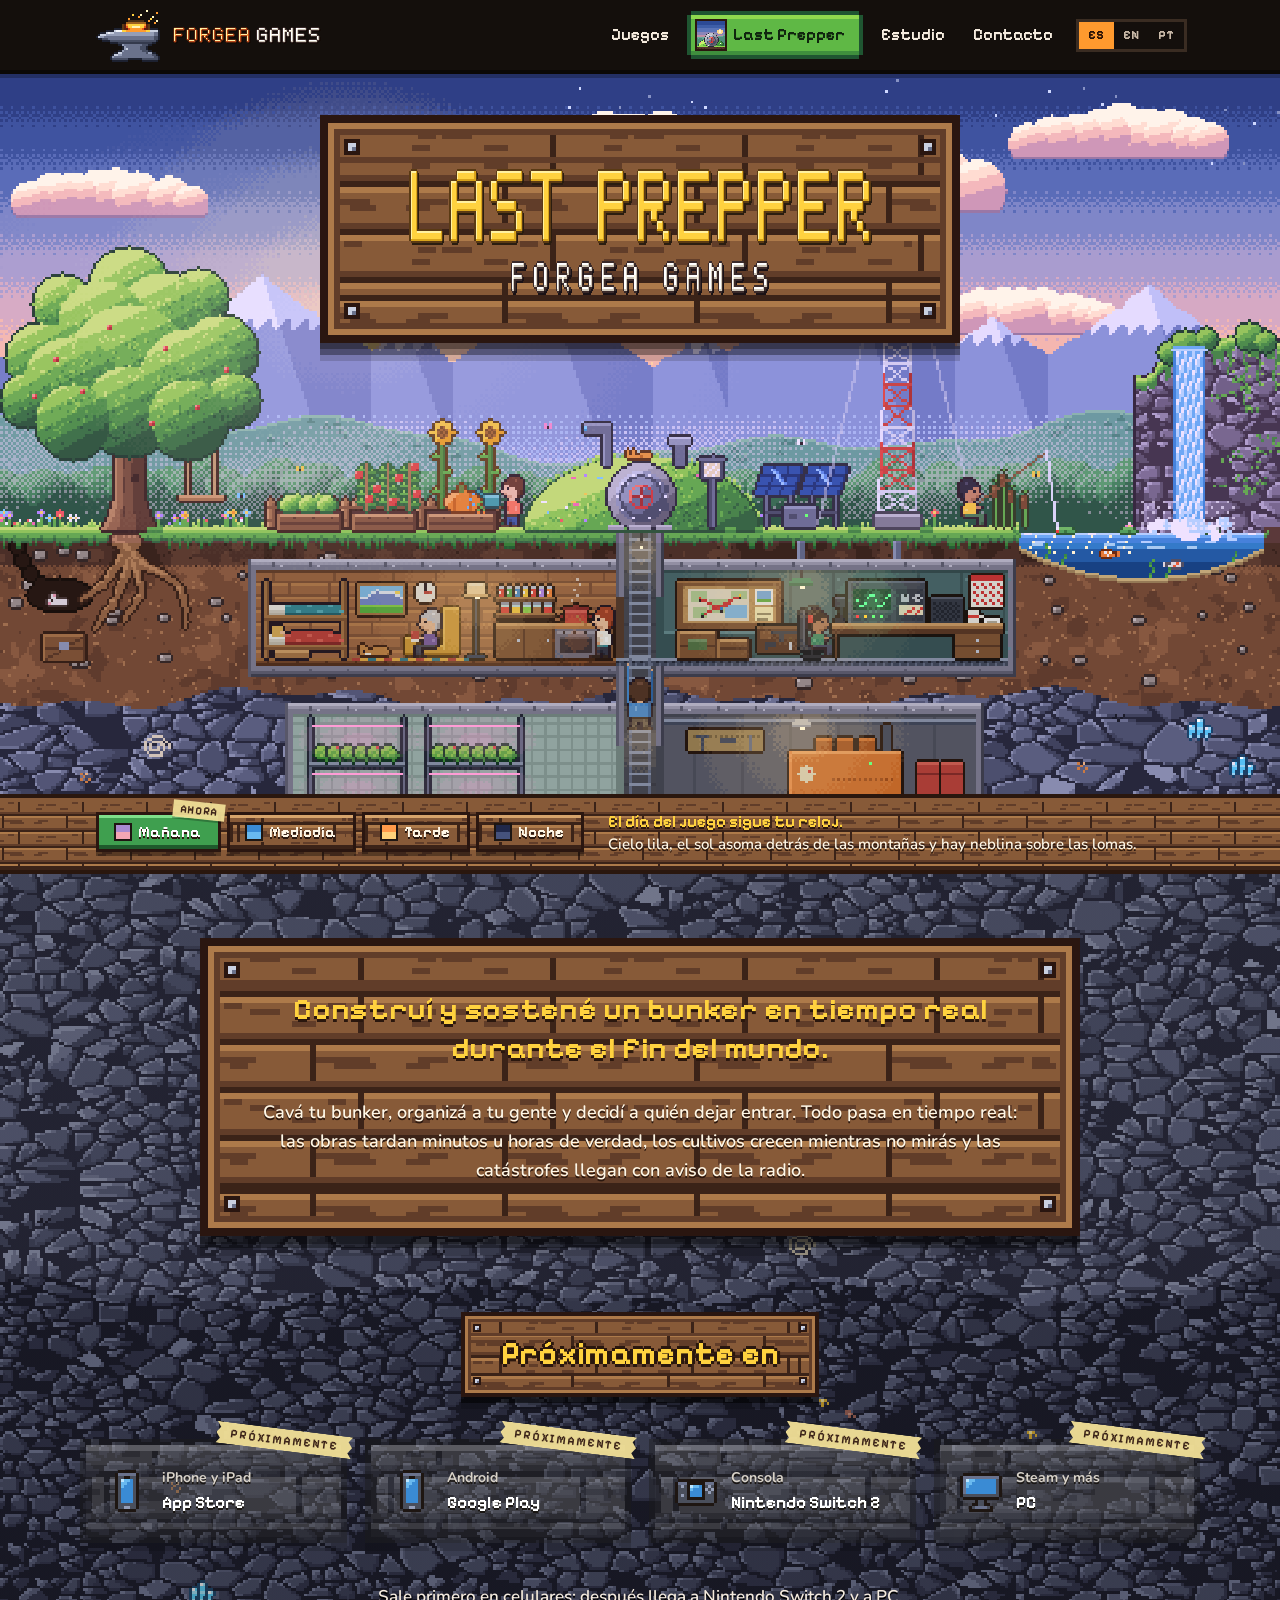
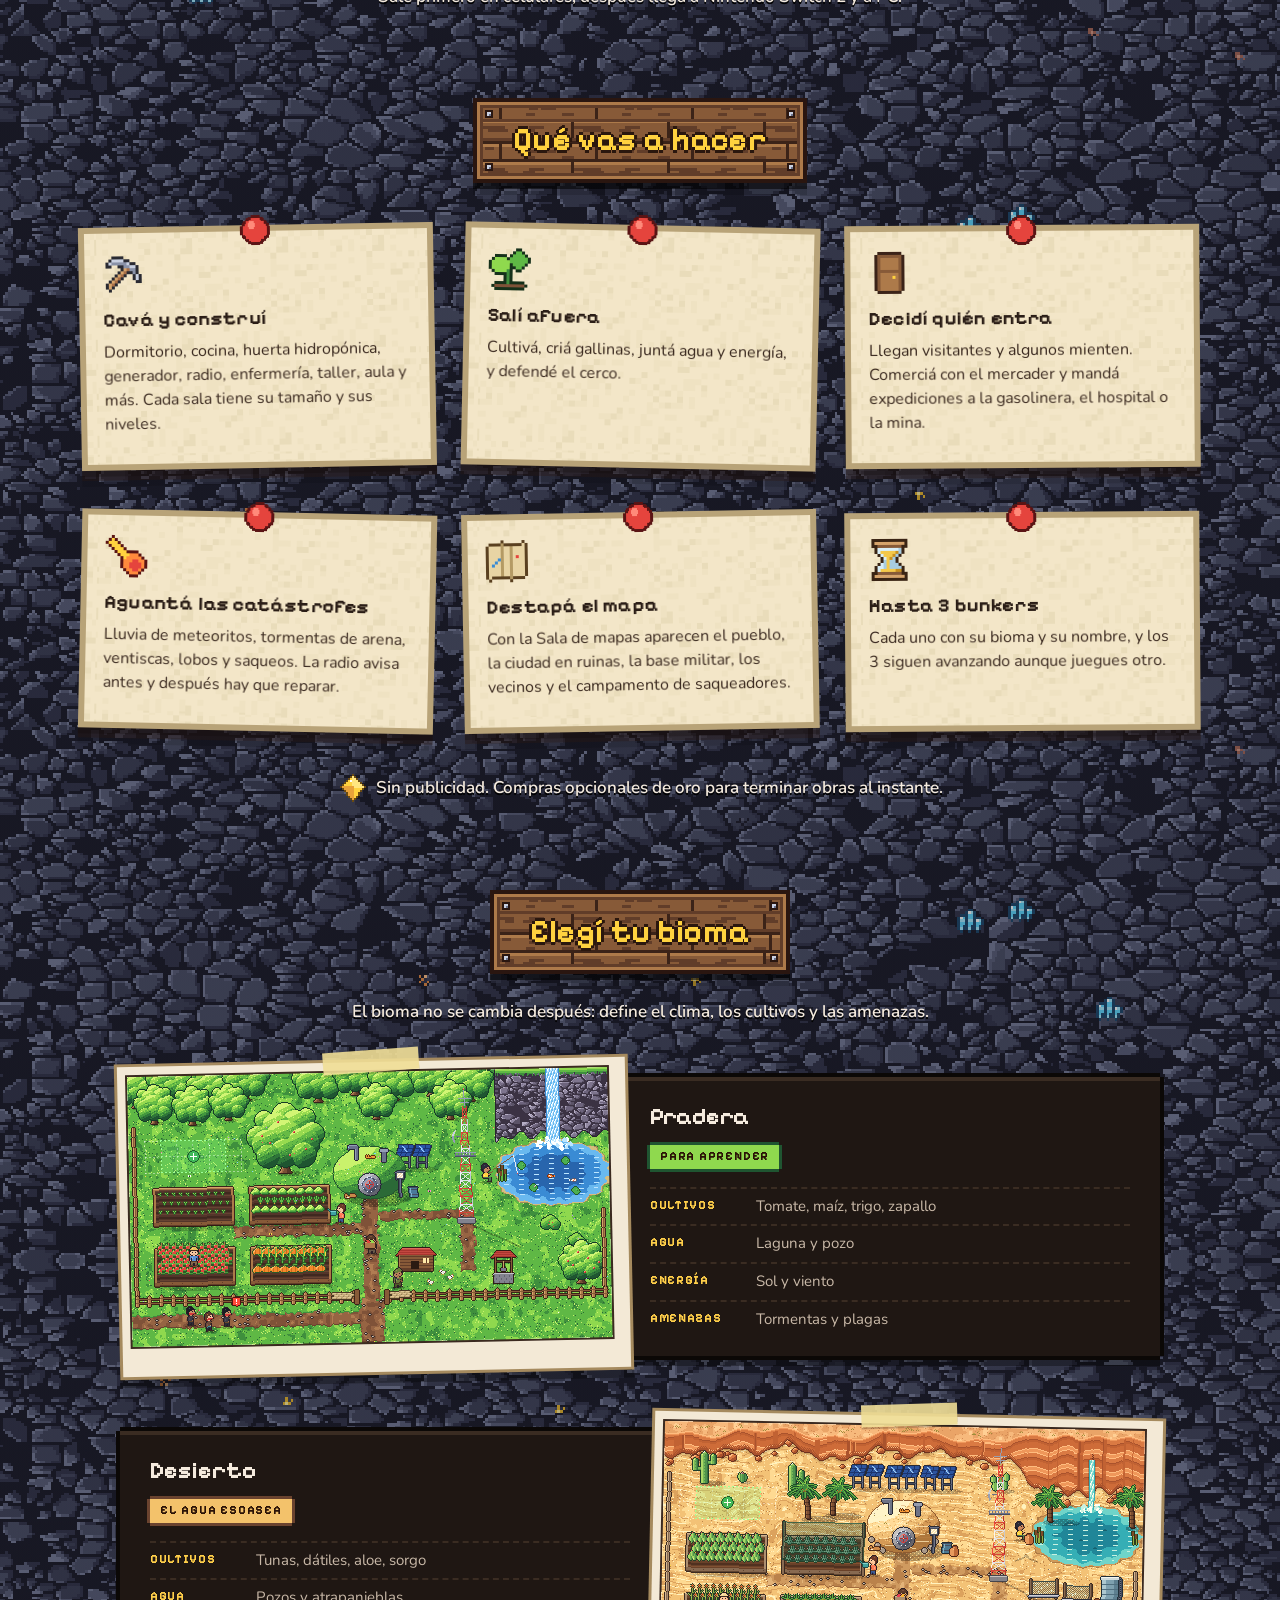
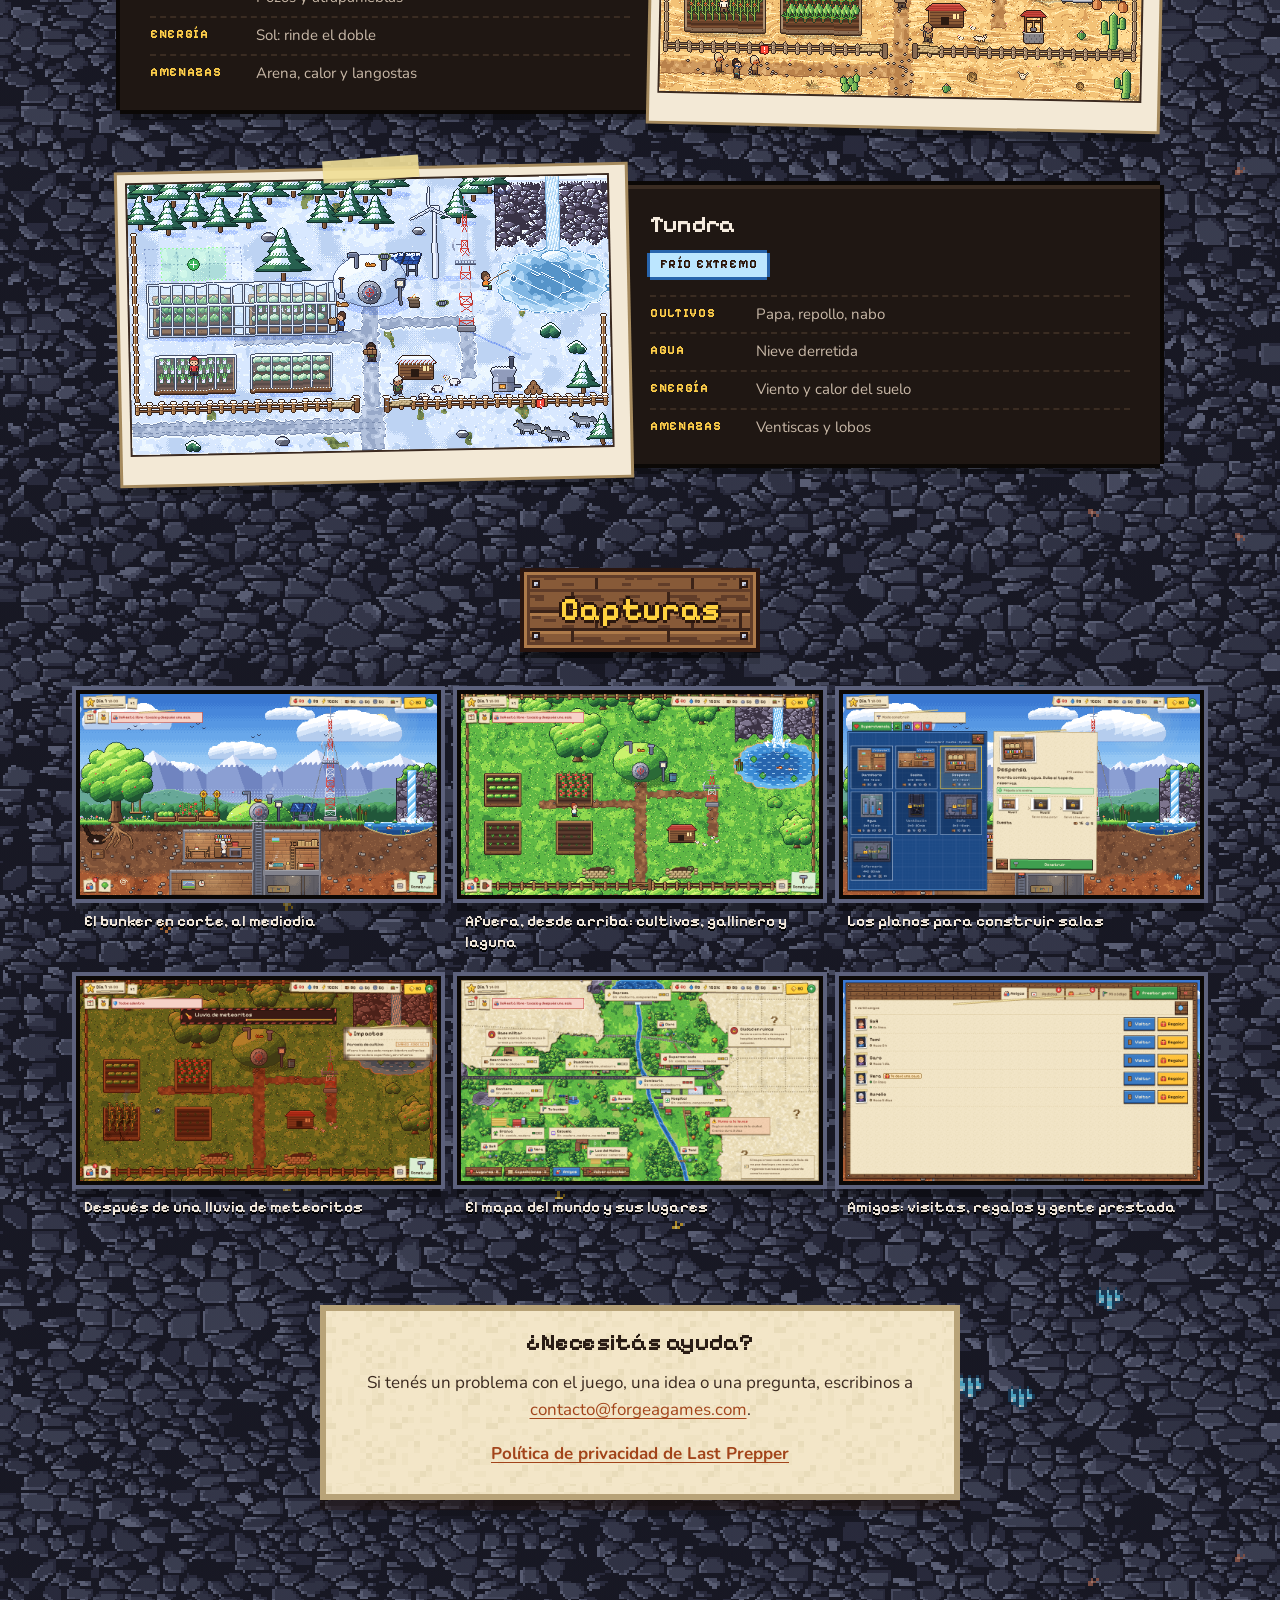
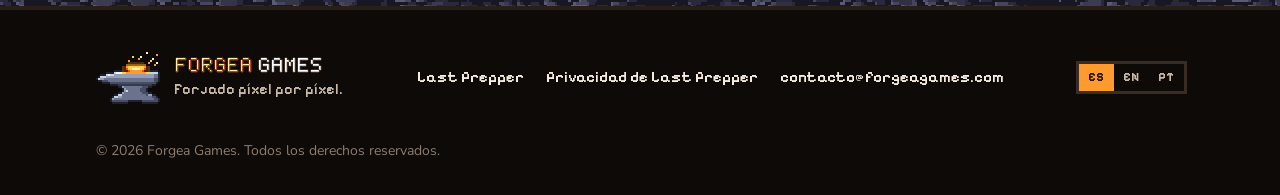
==== commit 6b71a66a: "Sitio armado desde aa753e6" ====
--- a/bunker/index.html
+++ b/bunker/index.html
@@ -3,7 +3,7 @@
 <head>
 <meta charset="utf-8">
 <meta name="viewport" content="width=device-width, initial-scale=1">
-<title>Bunker · Un juego de Forgea Games</title>
+<title>Last Prepper · Un juego de Forgea Games</title>
 <meta name="description" content="Construí y sostené un bunker en tiempo real durante el fin del mundo. Próximamente en iPhone, Android, Nintendo Switch 2 y PC.">
 <link rel="canonical" href="https://forgeagames.com/bunker/">
 <link rel="alternate" hreflang="es" href="https://forgeagames.com/bunker/">
@@ -12,7 +12,7 @@
 <link rel="alternate" hreflang="x-default" href="https://forgeagames.com/bunker/">
 <meta property="og:type" content="website">
 <meta property="og:site_name" content="Forgea Games">
-<meta property="og:title" content="Bunker · Un juego de Forgea Games">
+<meta property="og:title" content="Last Prepper · Un juego de Forgea Games">
 <meta property="og:description" content="Construí y sostené un bunker en tiempo real durante el fin del mundo. Próximamente en iPhone, Android, Nintendo Switch 2 y PC.">
 <meta property="og:url" content="https://forgeagames.com/bunker/">
 <meta property="og:image" content="https://forgeagames.com/assets/img/og/bunker.png">
@@ -26,9 +26,9 @@
 <link rel="apple-touch-icon" href="../assets/img/forgea/apple-touch-icon.png?v=81896b90">
 <link rel="manifest" href="../site.webmanifest">
 <link rel="preload" href="../assets/fonts/bunker-pixel-700.woff2?v=e2ce16b4" as="font" type="font/woff2" crossorigin>
-<link rel="stylesheet" href="../assets/css/sitio.css?v=8b148fa3">
+<link rel="stylesheet" href="../assets/css/sitio.css?v=146abf3e">
 <script>document.documentElement.classList.add('js')</script>
-<script type="application/ld+json">{"@context": "https://schema.org", "@type": "VideoGame", "name": "Bunker", "description": "Construí y sostené un bunker en tiempo real durante el fin del mundo. Próximamente en iPhone, Android, Nintendo Switch 2 y PC.", "url": "https://forgeagames.com/bunker/", "image": "https://forgeagames.com/assets/img/og/bunker.png", "genre": ["Simulation", "Survival", "Strategy"], "gamePlatform": ["iOS", "Android", "Nintendo Switch 2", "PC"], "inLanguage": ["es", "en", "pt-BR"], "publisher": {"@type": "Organization", "name": "Forgea Games", "url": "https://forgeagames.com/"}}</script>
+<script type="application/ld+json">{"@context": "https://schema.org", "@type": "VideoGame", "name": "Last Prepper", "description": "Construí y sostené un bunker en tiempo real durante el fin del mundo. Próximamente en iPhone, Android, Nintendo Switch 2 y PC.", "url": "https://forgeagames.com/bunker/", "image": "https://forgeagames.com/assets/img/og/bunker.png", "genre": ["Simulation", "Survival", "Strategy"], "gamePlatform": ["iOS", "Android", "Nintendo Switch 2", "PC"], "inLanguage": ["es", "en", "pt-BR"], "publisher": {"@type": "Organization", "name": "Forgea Games", "url": "https://forgeagames.com/"}}</script>
 </head>
 <body class="pagina-bunker">
 <a class="saltar" href="#contenido">Saltar al contenido</a>
@@ -46,7 +46,7 @@
       <a class="menu__link" href="../#juegos">Juegos</a>
       <a class="menu__solapa" href="./" aria-current="page">
         <img src="../assets/img/bunker/icono.png?v=cd34c336" width="28" height="28" alt="">
-        <span>Bunker</span>
+        <span>Last Prepper</span>
       </a>
       <a class="menu__link" href="../#estudio">Estudio</a>
       <a class="menu__link" href="../#contacto">Contacto</a>
@@ -63,8 +63,7 @@
     <img class="escena__arte pixel" data-momento="noche" src="../assets/img/bunker/momento-noche.webp?v=fdb2fbb7" width="480" height="270" alt="">
   </div>
   <div class="escena__cartel">
-    <h1 id="titulo-bunker" class="cartel"><img class="pixel" src="../assets/img/bunker/logo.png?v=56a0c69b" width="189" height="64" alt="Bunker game"></h1>
-    <p class="papelito">Nombre provisorio</p>
+    <h1 id="titulo-bunker" class="cartel"><img class="pixel" src="../assets/img/bunker/logo.png?v=73f187a9" width="371" height="64" alt="Last Prepper"></h1>
   </div>
   <div class="barra">
     <div class="barra__in">
@@ -210,12 +209,12 @@
     <div class="contenedor">
       <h2 id="titulo-capturas" class="titulo-bloque">Capturas</h2>
       <ul class="galeria">
-        <li><a class="galeria__item" href="../assets/img/bunker/capturas/es/1-bunker.webp?v=8db9c5b9"><img src="../assets/img/bunker/capturas/es/1-bunker-chica.webp?v=d499cb96" width="960" height="540" alt="El bunker en corte, al mediodía" loading="lazy"></a><p>El bunker en corte, al mediodía</p></li>
-        <li><a class="galeria__item" href="../assets/img/bunker/capturas/es/2-afuera.webp?v=7426a583"><img src="../assets/img/bunker/capturas/es/2-afuera-chica.webp?v=04a20ba2" width="960" height="540" alt="Afuera, desde arriba: cultivos, gallinero y laguna" loading="lazy"></a><p>Afuera, desde arriba: cultivos, gallinero y laguna</p></li>
-        <li><a class="galeria__item" href="../assets/img/bunker/capturas/es/4-construir.webp?v=b3e15cf6"><img src="../assets/img/bunker/capturas/es/4-construir-chica.webp?v=6f6fcd83" width="960" height="540" alt="Los planos para construir salas" loading="lazy"></a><p>Los planos para construir salas</p></li>
-        <li><a class="galeria__item" href="../assets/img/bunker/capturas/es/5-meteoritos.webp?v=cafcc40c"><img src="../assets/img/bunker/capturas/es/5-meteoritos-chica.webp?v=5845689e" width="960" height="540" alt="Después de una lluvia de meteoritos" loading="lazy"></a><p>Después de una lluvia de meteoritos</p></li>
-        <li><a class="galeria__item" href="../assets/img/bunker/capturas/es/8-mapa.webp?v=ebd69c69"><img src="../assets/img/bunker/capturas/es/8-mapa-chica.webp?v=3f66388a" width="960" height="540" alt="El mapa del mundo y sus lugares" loading="lazy"></a><p>El mapa del mundo y sus lugares</p></li>
-        <li><a class="galeria__item" href="../assets/img/bunker/capturas/es/9-amigos.webp?v=fa20de99"><img src="../assets/img/bunker/capturas/es/9-amigos-chica.webp?v=d4a831d2" width="960" height="540" alt="Amigos: visitas, regalos y gente prestada" loading="lazy"></a><p>Amigos: visitas, regalos y gente prestada</p></li>
+        <li><a class="galeria__item" href="../assets/img/bunker/capturas/es/1-bunker.webp?v=71cabfc7"><img src="../assets/img/bunker/capturas/es/1-bunker-chica.webp?v=4542dc28" width="960" height="540" alt="El bunker en corte, al mediodía" loading="lazy"></a><p>El bunker en corte, al mediodía</p></li>
+        <li><a class="galeria__item" href="../assets/img/bunker/capturas/es/2-afuera.webp?v=29b8f4b7"><img src="../assets/img/bunker/capturas/es/2-afuera-chica.webp?v=b5cfe394" width="960" height="540" alt="Afuera, desde arriba: cultivos, gallinero y laguna" loading="lazy"></a><p>Afuera, desde arriba: cultivos, gallinero y laguna</p></li>
+        <li><a class="galeria__item" href="../assets/img/bunker/capturas/es/4-construir.webp?v=ccdfb136"><img src="../assets/img/bunker/capturas/es/4-construir-chica.webp?v=cdfebe41" width="960" height="540" alt="Los planos para construir salas" loading="lazy"></a><p>Los planos para construir salas</p></li>
+        <li><a class="galeria__item" href="../assets/img/bunker/capturas/es/5-meteoritos.webp?v=0707ceed"><img src="../assets/img/bunker/capturas/es/5-meteoritos-chica.webp?v=f4e006be" width="960" height="540" alt="Después de una lluvia de meteoritos" loading="lazy"></a><p>Después de una lluvia de meteoritos</p></li>
+        <li><a class="galeria__item" href="../assets/img/bunker/capturas/es/8-mapa.webp?v=50258550"><img src="../assets/img/bunker/capturas/es/8-mapa-chica.webp?v=6a2191aa" width="960" height="540" alt="El mapa del mundo y sus lugares" loading="lazy"></a><p>El mapa del mundo y sus lugares</p></li>
+        <li><a class="galeria__item" href="../assets/img/bunker/capturas/es/9-amigos.webp?v=b6ee23d7"><img src="../assets/img/bunker/capturas/es/9-amigos-chica.webp?v=f2ac17ab" width="960" height="540" alt="Amigos: visitas, regalos y gente prestada" loading="lazy"></a><p>Amigos: visitas, regalos y gente prestada</p></li>
       </ul>
     </div>
   </section>
@@ -225,7 +224,7 @@
       <div class="papel ayuda">
         <h2 id="titulo-ayuda">¿Necesitás ayuda?</h2>
         <p>Si tenés un problema con el juego, una idea o una pregunta, escribinos a <a href="mailto:contacto@forgeagames.com">contacto@forgeagames.com</a>.</p>
-        <p><a class="ayuda__link" href="privacidad/">Política de privacidad de Bunker</a></p>
+        <p><a class="ayuda__link" href="privacidad/">Política de privacidad de Last Prepper</a></p>
       </div>
     </div>
   </section>
@@ -252,8 +251,8 @@
       </div>
     </div>
     <nav class="pie__links" aria-label="Enlaces">
-      <a href="./">Bunker</a>
-      <a href="privacidad/">Privacidad de Bunker</a>
+      <a href="./">Last Prepper</a>
+      <a href="privacidad/">Privacidad de Last Prepper</a>
       <a href="mailto:contacto@forgeagames.com">contacto@forgeagames.com</a>
     </nav>
     <div class="idiomas idiomas--pie" role="group" aria-label="Idioma"><a href="./" hreflang="es" lang="es-419" title="Español" aria-current="true">ES</a><a href="../en/bunker/" hreflang="en" lang="en" title="English">EN</a><a href="../pt/bunker/" hreflang="pt-BR" lang="pt-BR" title="Português">PT</a></div>
--- a/assets/css/sitio.css
+++ b/assets/css/sitio.css
@@ -205,11 +205,11 @@
 .escena__cartel { position: absolute; top: clamp(14px, 3.2vw, 44px); left: 50%; transform: translateX(-50%); display: flex; flex-direction: column; align-items: center; pointer-events: none; }
 .cartel { margin: 0; line-height: 0; border-style: solid; border-color: transparent; border-width: 24px 24px 30px; padding: 2px 18px 0;
   border-image: url(../img/ui/tabla.png) 24 24 30 24 fill / 24px 24px 30px 24px repeat; image-rendering: pixelated; filter: drop-shadow(0 6px 0 rgba(20, 10, 4, .45)); }
-.cartel img { width: 189px; height: 64px; image-rendering: pixelated; }
+.cartel img { width: min(371px, calc(100vw - 112px)); height: auto; image-rendering: pixelated; }
 .papelito { margin: -6px 0 0; padding: 6px 14px 8px; font: 700 .8125rem/1 var(--pixel-font); color: var(--tinta); letter-spacing: .04em; background: #f3e3c3; box-shadow: 0 -3px 0 0 #a58a5e, 0 3px 0 0 #a58a5e, -3px 0 0 0 #a58a5e, 3px 0 0 0 #a58a5e, 0 6px 0 0 rgba(0, 0, 0, .3); transform: rotate(-2deg); }
 @media (min-width: 900px) {
   .cartel { border-width: 48px 48px 60px; padding: 4px 40px 0; border-image-width: 48px 48px 60px 48px; }
-  .cartel img { width: 378px; height: 128px; }
+  .cartel img { width: 742px; height: 128px; }
   .papelito { margin-top: -10px; font-size: 1rem; padding: 8px 18px 10px; }
 }
 
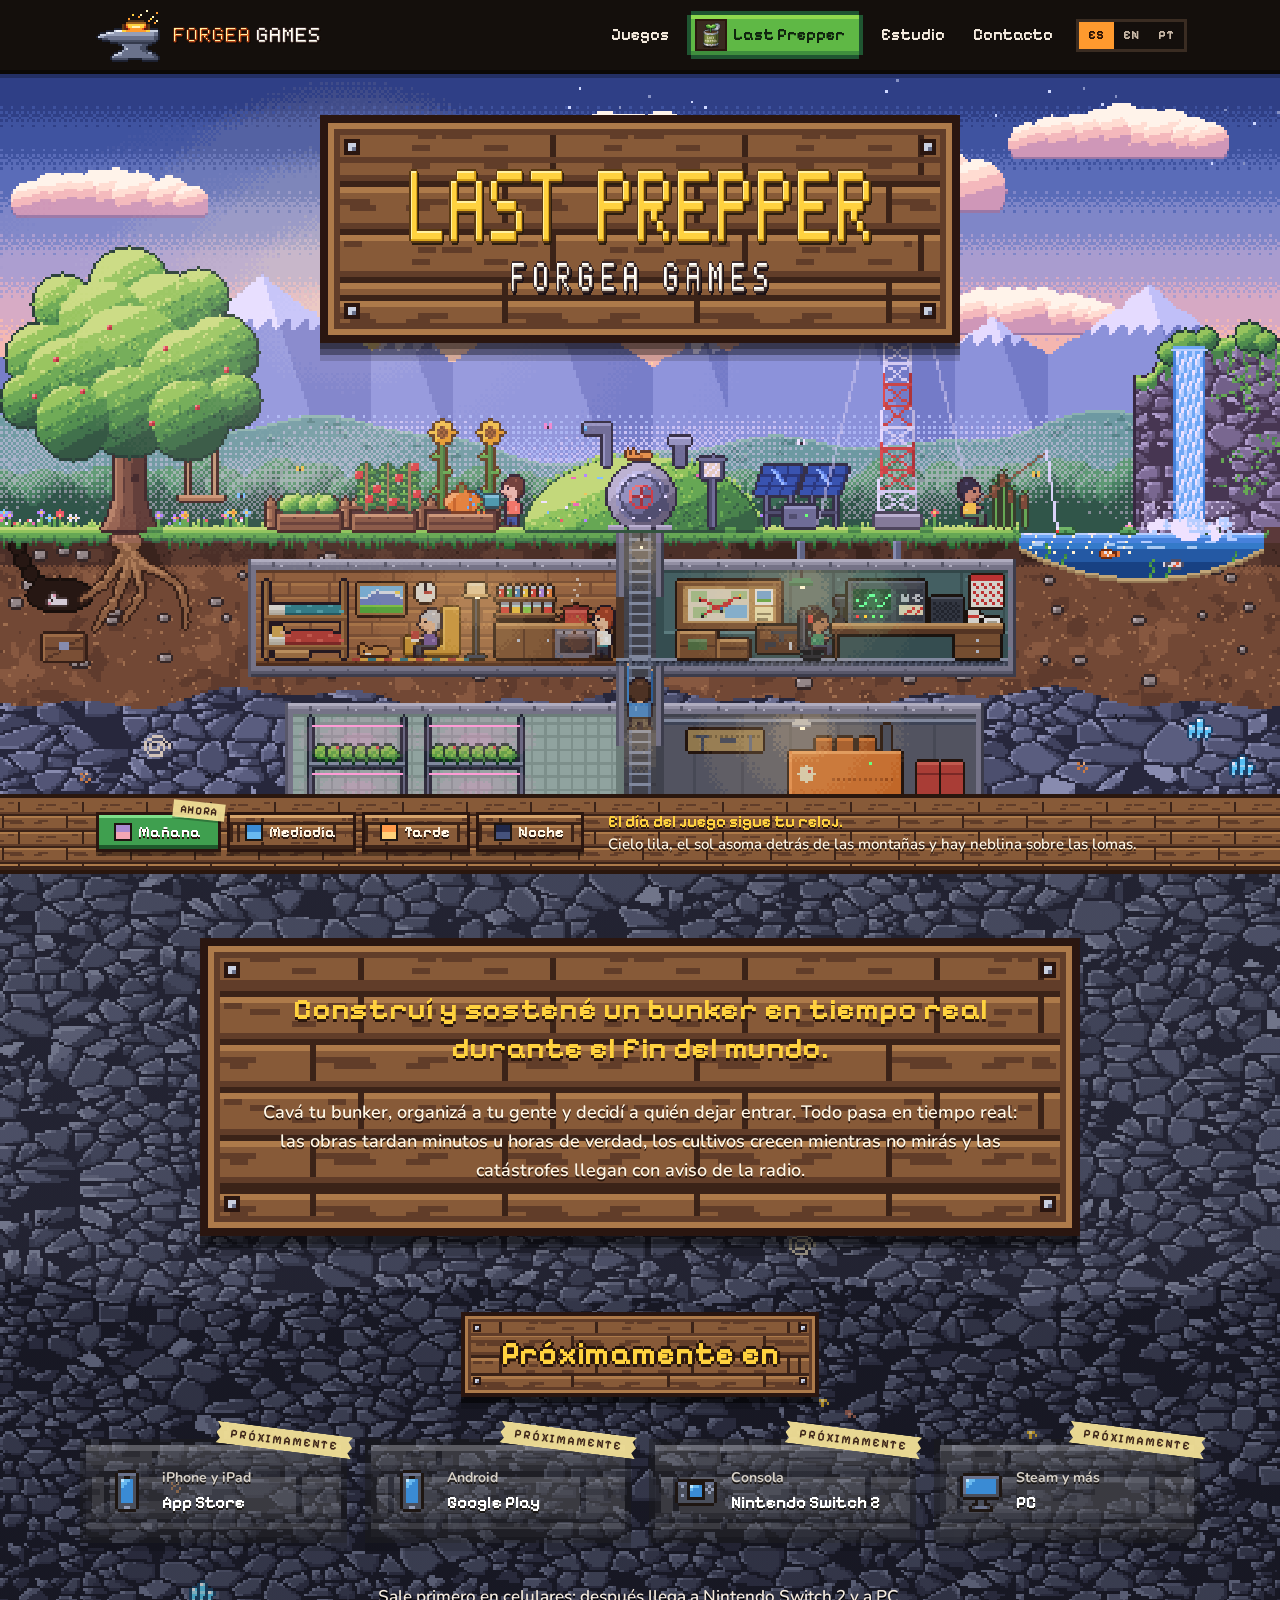
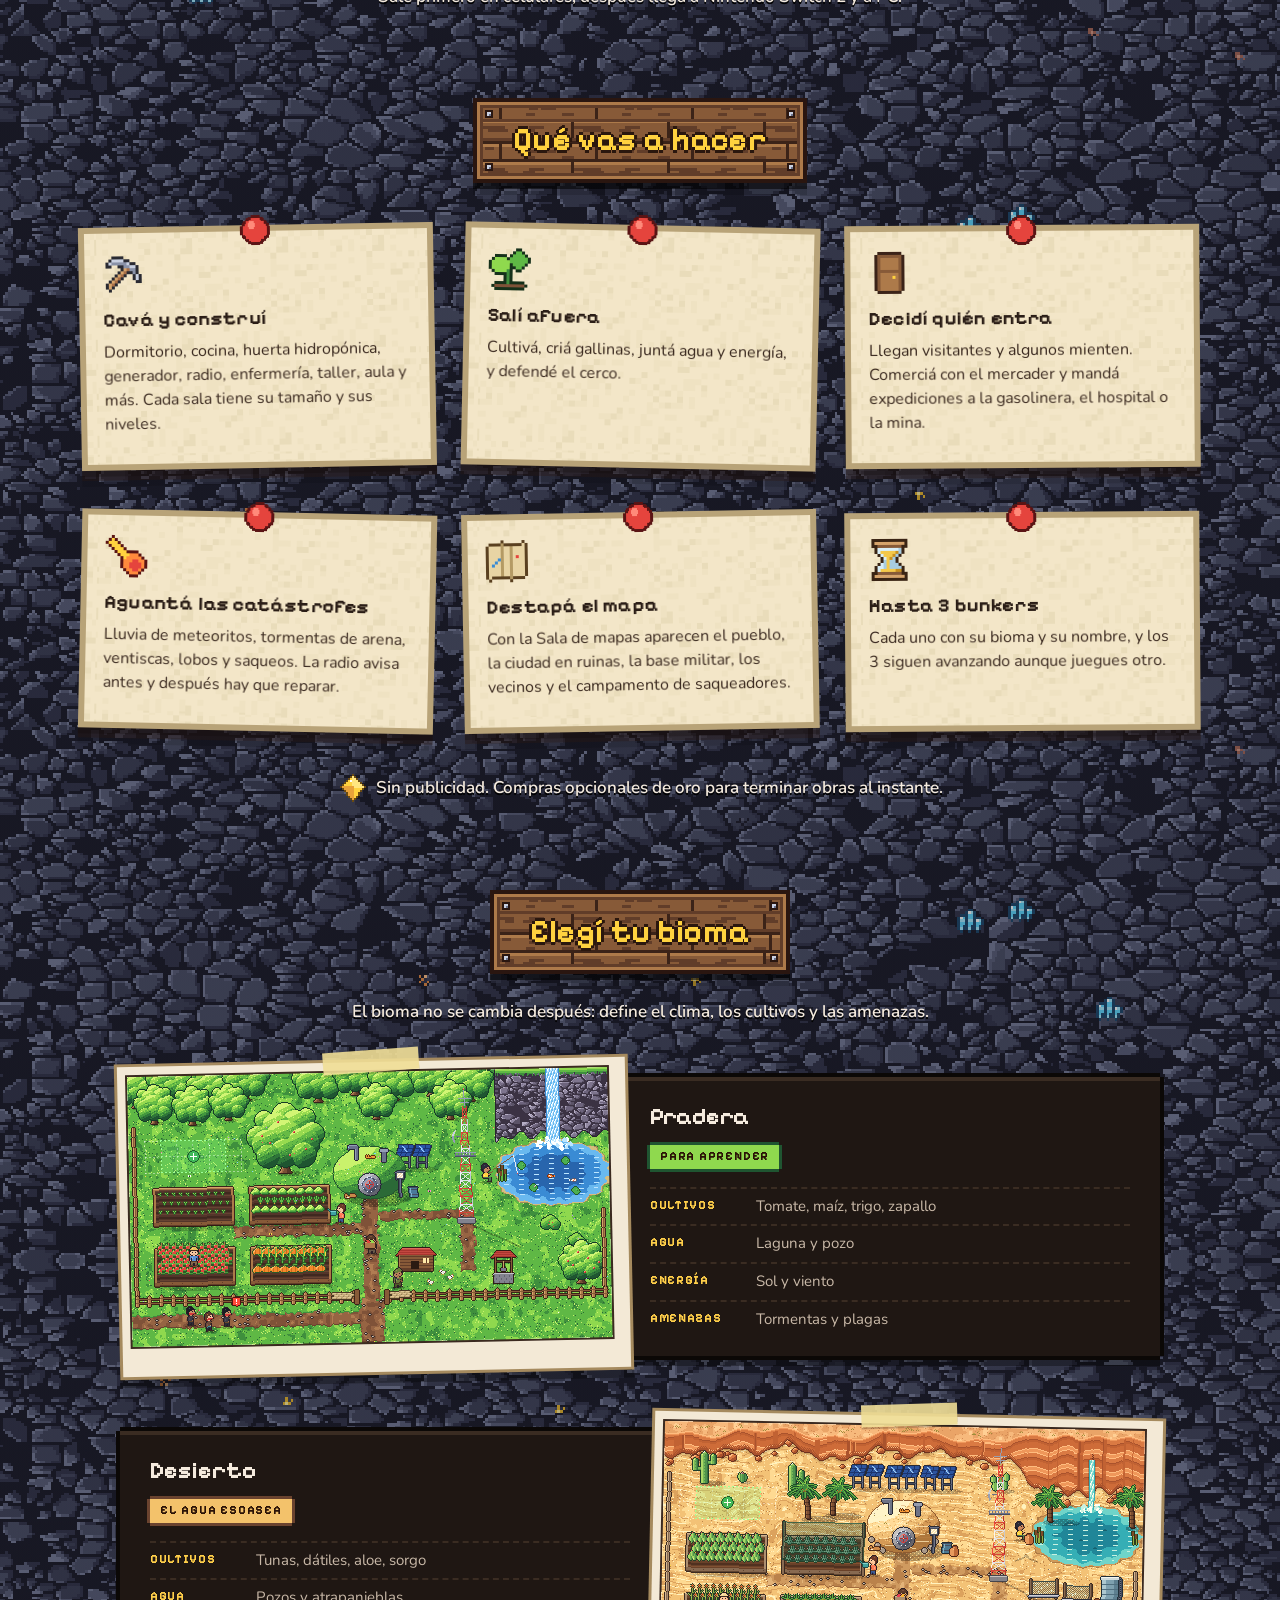
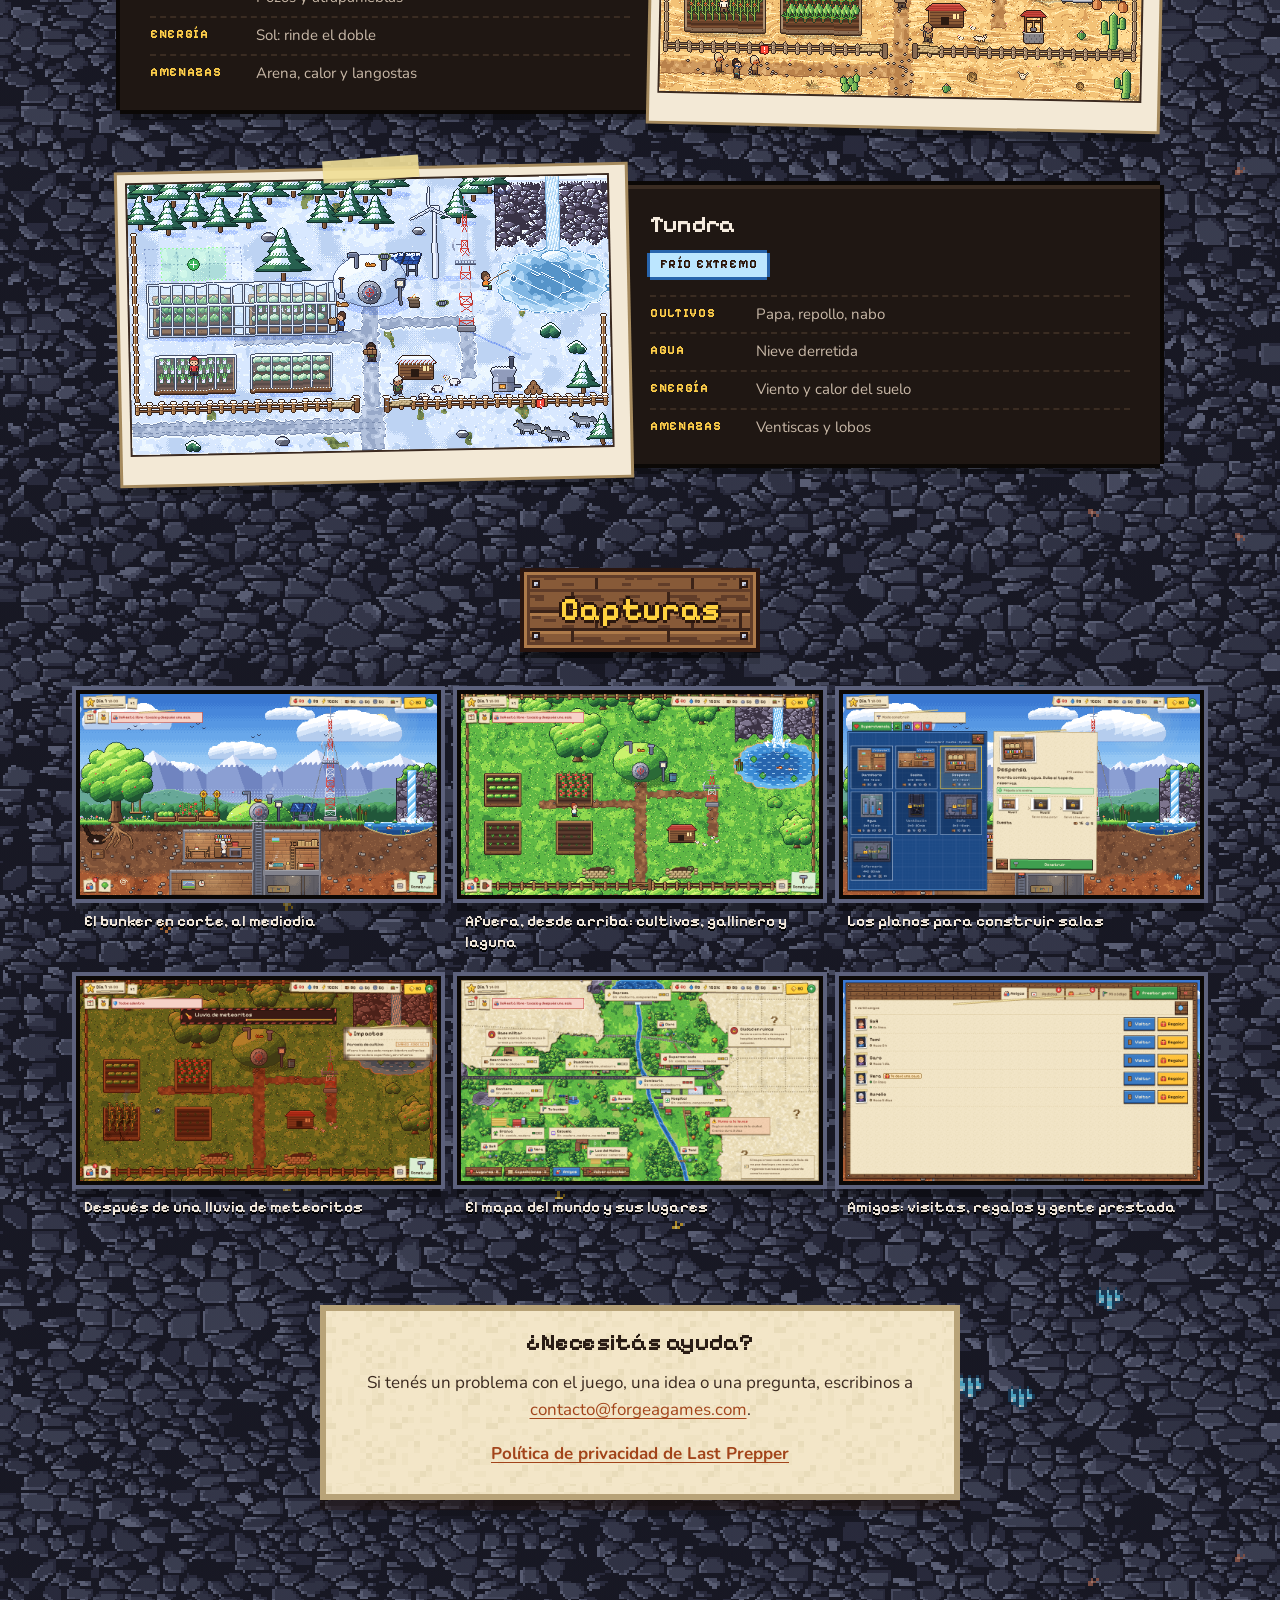
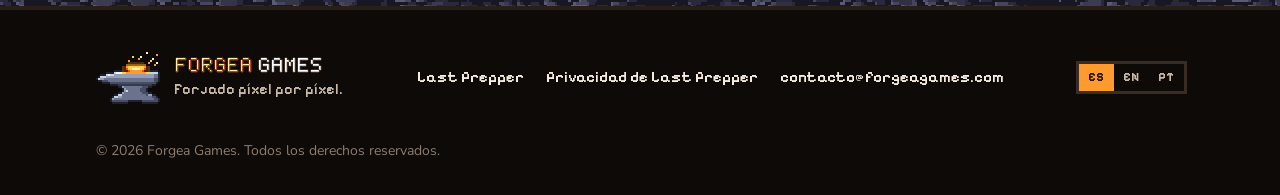
==== commit 88080484: "Sitio armado desde fa87a18" ====
--- a/bunker/index.html
+++ b/bunker/index.html
@@ -26,7 +26,7 @@
 <link rel="apple-touch-icon" href="../assets/img/forgea/apple-touch-icon.png?v=81896b90">
 <link rel="manifest" href="../site.webmanifest">
 <link rel="preload" href="../assets/fonts/bunker-pixel-700.woff2?v=e2ce16b4" as="font" type="font/woff2" crossorigin>
-<link rel="stylesheet" href="../assets/css/sitio.css?v=146abf3e">
+<link rel="stylesheet" href="../assets/css/sitio.css?v=f7527b26">
 <script>document.documentElement.classList.add('js')</script>
 <script type="application/ld+json">{"@context": "https://schema.org", "@type": "VideoGame", "name": "Last Prepper", "description": "Construí y sostené un bunker en tiempo real durante el fin del mundo. Próximamente en iPhone, Android, Nintendo Switch 2 y PC.", "url": "https://forgeagames.com/bunker/", "image": "https://forgeagames.com/assets/img/og/bunker.png", "genre": ["Simulation", "Survival", "Strategy"], "gamePlatform": ["iOS", "Android", "Nintendo Switch 2", "PC"], "inLanguage": ["es", "en", "pt-BR"], "publisher": {"@type": "Organization", "name": "Forgea Games", "url": "https://forgeagames.com/"}}</script>
 </head>
@@ -45,7 +45,7 @@
     <nav id="menu" class="menu" aria-label="Principal">
       <a class="menu__link" href="../#juegos">Juegos</a>
       <a class="menu__solapa" href="./" aria-current="page">
-        <img src="../assets/img/bunker/icono.png?v=cd34c336" width="28" height="28" alt="">
+        <img src="../assets/img/bunker/icono-chico.png?v=d66072d7" width="28" height="28" alt="">
         <span>Last Prepper</span>
       </a>
       <a class="menu__link" href="../#estudio">Estudio</a>
--- a/assets/css/sitio.css
+++ b/assets/css/sitio.css
@@ -92,7 +92,7 @@
 .menu__link { padding: 10px 12px; font: 600 1rem/1 var(--pixel-font); color: var(--texto); text-decoration: none; }
 .menu__link:hover { color: var(--fuego-claro); }
 .menu__solapa { display: inline-flex; align-items: center; gap: 8px; margin: 0 6px; padding: 6px 14px 6px 6px; font: 700 1rem/1 var(--pixel-font); color: #fff7e6; text-decoration: none; background: #613d29; box-shadow: 0 -4px 0 0 #2a170e, 0 4px 0 0 #2a170e, -4px 0 0 0 #2a170e, 4px 0 0 0 #2a170e, inset 0 4px 0 0 #875a38, inset 0 -4px 0 0 #3b2318; }
-.menu__solapa img { width: 28px; height: 28px; image-rendering: pixelated; box-shadow: 0 0 0 2px #2a170e; }
+.menu__solapa img { width: 28px; height: 28px; image-rendering: auto; box-shadow: 0 0 0 2px #2a170e; }
 .menu__solapa:hover { color: #fff7e6; filter: brightness(1.12); }
 .menu__solapa[aria-current] { background: #5fb845; color: #10260f; box-shadow: 0 -4px 0 0 #1f5531, 0 4px 0 0 #1f5531, -4px 0 0 0 #1f5531, 4px 0 0 0 #1f5531, inset 0 4px 0 0 #8fd94e, inset 0 -4px 0 0 #3f8f3d; }
 .idiomas { display: inline-flex; margin-left: 10px; box-shadow: 0 0 0 3px #3a2c22; }
@@ -148,7 +148,7 @@
 .juego__arte img { width: 100%; height: auto; aspect-ratio: 16 / 9; object-fit: cover; }
 .juego__info { display: flex; flex-direction: column; align-items: flex-start; }
 .juego__cabeza { display: flex; align-items: center; gap: 16px; margin-bottom: 16px; }
-.juego__icono { width: 72px; height: 72px; image-rendering: pixelated; box-shadow: 0 0 0 4px var(--linea); }
+.juego__icono { width: 64px; height: 64px; image-rendering: pixelated; box-shadow: 0 0 0 4px var(--linea); }
 .juego__nombre { margin: 0 0 8px; font-size: 2rem; }
 .juego__nombre a { color: var(--texto); text-decoration: none; }
 .juego__nombre a:hover { color: var(--fuego-claro); }
